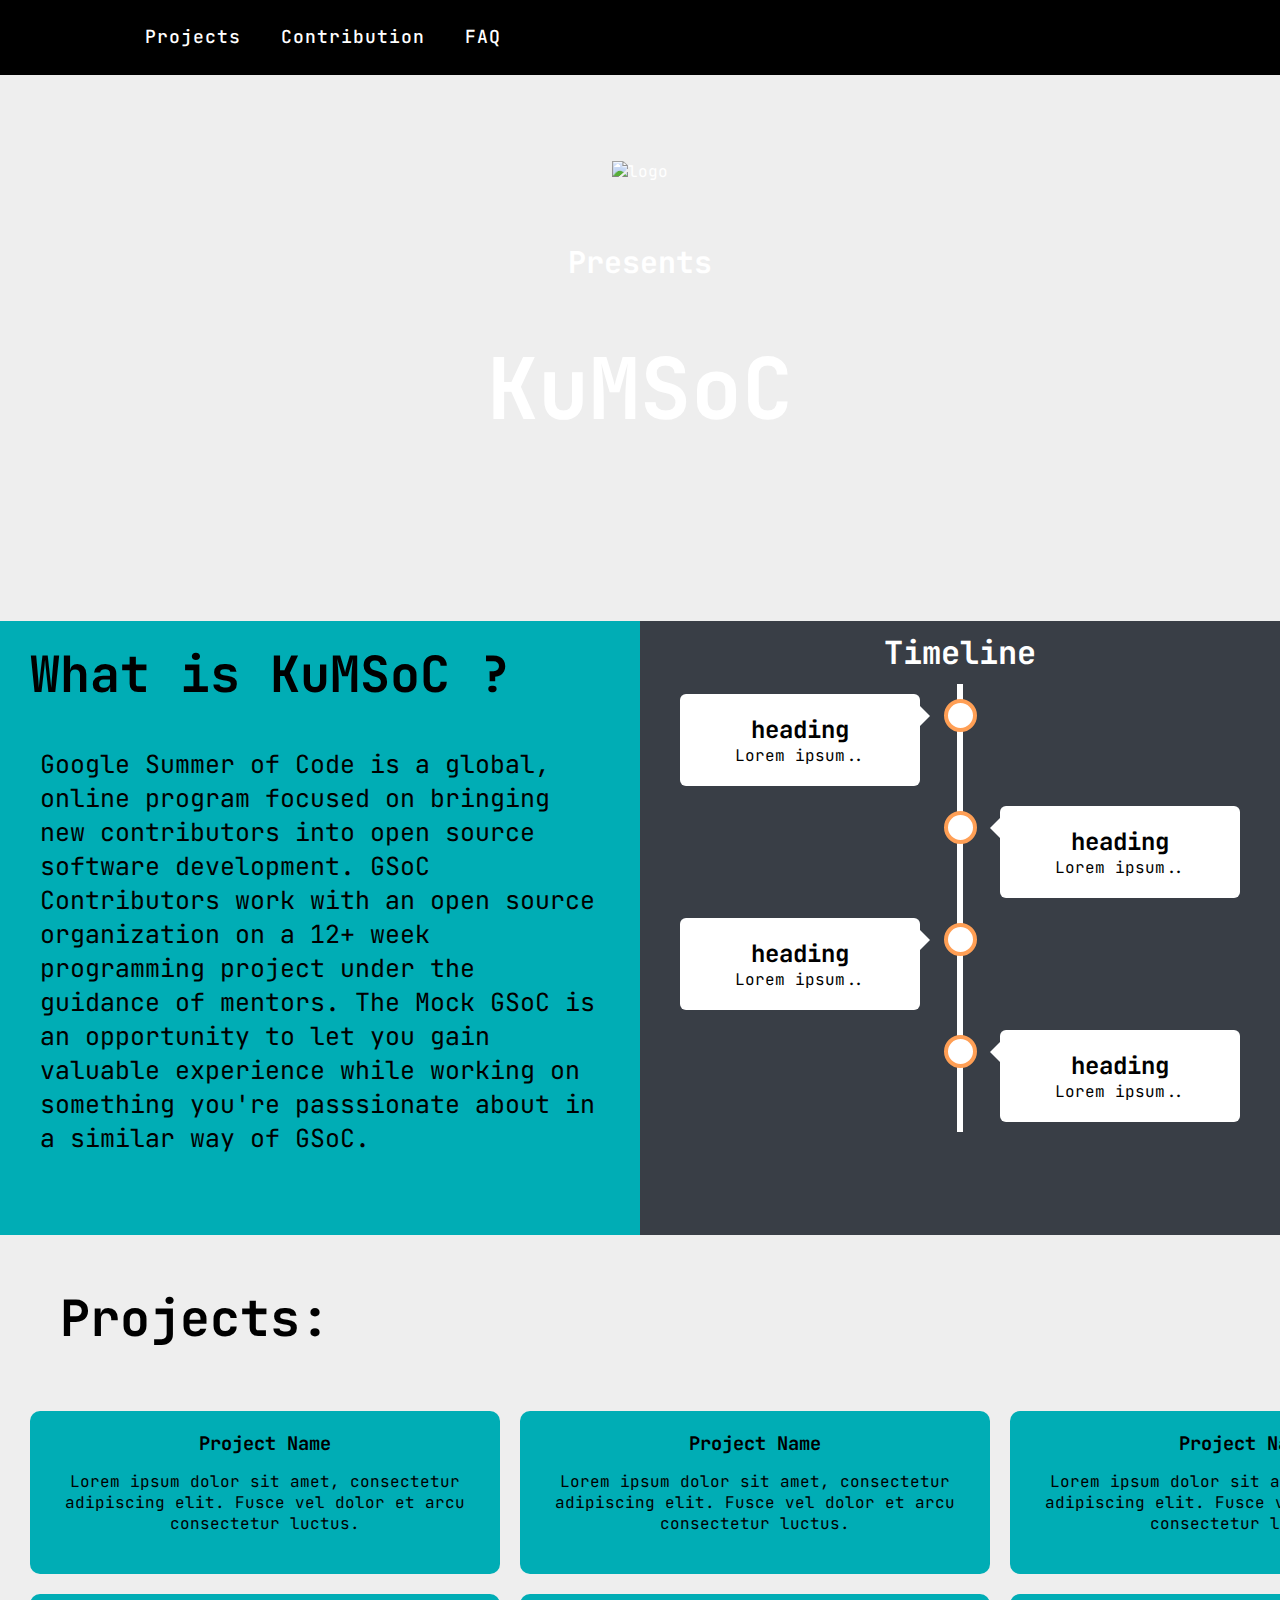
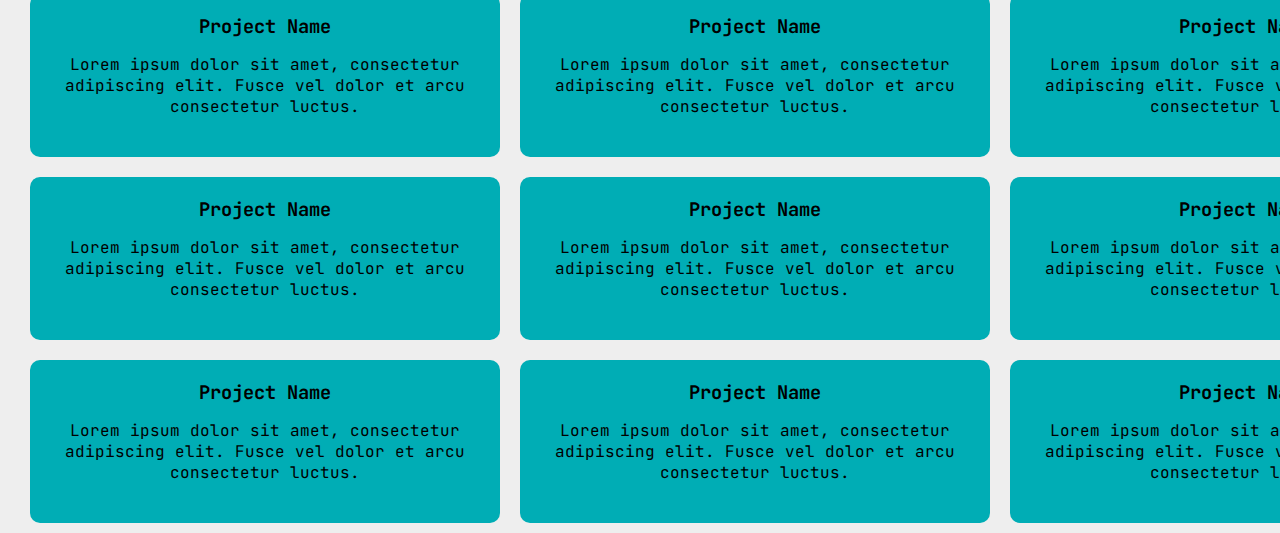
==== index.html @ 1b57fa13 "Update index.html" ====
<!DOCTYPE html>
<html>
<head>
	<meta charset="utf-8">
	<meta name="viewport" content="width=device-width, initial-scale=1">
	<meta name="description" content="portfolio">
  	<meta name="keywords" content="Mock GSoC, mock, open source">
  	<meta name="author" content="Abhinav Yadav, Ganesh Nathan">
	<link rel="stylesheet" type="text/css" href="css/style.css">
	<link rel="stylesheet" href="path/to/font-awesome/css/font-awesome.min.css">
	<title>KuMSoC | Kottayam Udergraduate Mock Summer of Code</title>
</head>
<body>
	<header>
		<div class="navbar flex">	
			<div class="logo">
				KuMSoC
			</div>
			<nav>				
					<ul class="list">
						<li><a href="#PROJECT">Projects</a></li>
						<li><a href="#CONTRIBUTION">Contribution</a></li>
						<li><a href="#FAQ">FAQ</a></li>
					</ul>			
			</nav>
		</div>
	</header>

	<div class="landing">
		<div class="container">
			<div class="betalab">
				<img src="./images/betalab-horizontal.png" alt="logo">
			</div>

			<div class="text">
				<h3>Presents</h3>
				<h1>KuMSoC</h1>
			</div>
		</div>		
	</div>
	
	<div class="flex">
		<div class="about">
			<h1>What is <span class="highlight">KuMSoC ?</span></h1>
			<p>Google Summer of Code is a global, online program focused on bringing new contributors into open source software development. GSoC Contributors work with an open source organization on a 12+ week programming project under the guidance of mentors. The Mock GSoC is an opportunity to let you gain valuable experience while working on something you're passsionate about in a similar way of GSoC. </p>
		</div>
		<div class="time">
			<h1>Timeline</h1>
			 <div class="timeline">
  				
  				<div class="contain left">
    				<div class="content">
      					<h2>heading</h2>
      					<p>Lorem ipsum..</p>
    				</div>
  				</div>

  				<div class="contain right">
    				<div class="content">
      					<h2>heading</h2>
      					<p>Lorem ipsum..</p>
    				</div>
  				</div>

  				<div class="contain left">
    				<div class="content">
      					<h2>heading</h2>
      					<p>Lorem ipsum..</p>
    				</div>
  				</div>

  				<div class="contain right">
    				<div class="content">
      					<h2>heading</h2>
      					<p>Lorem ipsum..</p>
    				</div>
  				</div>

			</div> 
		</div>	
	</div>

	<section class="projpage">
		<a id="PROJECT"></a><h1>Projects:</h1>
		<div class="grid projects container">
			
			<a href="">
			<div class="card">
				<h3>Project Name</h3>
				<p>Lorem ipsum dolor sit amet, consectetur adipiscing elit. Fusce vel dolor et arcu consectetur luctus.</p>
			</div>
			</a>	

			<a href="">
			<div class="card">
				<h3>Project Name</h3>
				<p>Lorem ipsum dolor sit amet, consectetur adipiscing elit. Fusce vel dolor et arcu consectetur luctus.</p>
			</div>
			</a>

			<a href="">
			<div class="card">
				<h3>Project Name</h3>
				<p>Lorem ipsum dolor sit amet, consectetur adipiscing elit. Fusce vel dolor et arcu consectetur luctus.</p>
			</div>
			</a>

			<a href="">
			<div class="card">
				<h3>Project Name</h3>
				<p>Lorem ipsum dolor sit amet, consectetur adipiscing elit. Fusce vel dolor et arcu consectetur luctus.</p>
			</div>
			</a>

			<a href="">
			<div class="card">
				<h3>Project Name</h3>
				<p>Lorem ipsum dolor sit amet, consectetur adipiscing elit. Fusce vel dolor et arcu consectetur luctus.</p>
			</div>
			</a>

			<a href="">
			<div class="card">
				<h3>Project Name</h3>
				<p>Lorem ipsum dolor sit amet, consectetur adipiscing elit. Fusce vel dolor et arcu consectetur luctus.</p>
			</div>
			</a>

			<a href="">
			<div class="card">
				<h3>Project Name</h3>
				<p>Lorem ipsum dolor sit amet, consectetur adipiscing elit. Fusce vel dolor et arcu consectetur luctus.</p>
			</div>
			</a>

			<a href="">
			<div class="card">
				<h3>Project Name</h3>
				<p>Lorem ipsum dolor sit amet, consectetur adipiscing elit. Fusce vel dolor et arcu consectetur luctus.</p>
			</div>
			</a>

			<a href="">
			<div class="card">
				<h3>Project Name</h3>
				<p>Lorem ipsum dolor sit amet, consectetur adipiscing elit. Fusce vel dolor et arcu consectetur luctus.</p>
			</div>
			</a>

			<a href="">
			<div class="card">
				<h3>Project Name</h3>
				<p>Lorem ipsum dolor sit amet, consectetur adipiscing elit. Fusce vel dolor et arcu consectetur luctus.</p>
			</div>
			</a>

			<a href="">
			<div class="card">
				<h3>Project Name</h3>
				<p>Lorem ipsum dolor sit amet, consectetur adipiscing elit. Fusce vel dolor et arcu consectetur luctus.</p>
			</div>
			</a>

			<a href="">
			<div class="card">
				<h3>Project Name</h3>
				<p>Lorem ipsum dolor sit amet, consectetur adipiscing elit. Fusce vel dolor et arcu consectetur luctus.</p>
			</div>
			</a>

		</div>		
	</section>



</body>
</html>
---- css/style.css ----
@import url('https://fonts.googleapis.com/css2?family=JetBrains+Mono:wght@200&family=Roboto+Condensed:wght@300&display=swap');

:root
{
	--pric: #00ADB5;
	--secc:#393E46;
	--backc: #EEE;
	--light: #fff;
	--dark: #000;
}

body
{
	background-color: var(--backc);
}


.flex
{
	display: flex;
}

*
{
	font-family: 'JetBrains Mono', monospace;
	box-sizing: border-box;
	padding: 0;
	margin: 0;
}


nav
{
	display: flex;
	height: 75px;
	width: 100%;
	background-color: var(--dark);
	justify-content: space-between;
	padding: 0 50px 0 100px;
	flex-wrap: wrap;
	position: fixed;
	overflow: hidden;
}

/*
justify-content: center;
	align-items: center;




.navbar
{
	height: 75px;
	background-color: var(--secc);
}
*/

nav .logo
{
	color: var(--light);
	font-size: 35px;
	font-weight: 600;
	padding: 10px 30px;
	margin-top: 5px;
}

nav .list
{
	margin: 25px 0;
	padding: 0 25px;
}



nav ul
{
	display: flex;
	list-style: none;
}

nav ul li 
{
	margin: 0 5px;
}

nav ul li a 
{
	color: var(--light);
	text-decoration: none;
	font-size: 18px;
	font-weight: 500;
	padding: 8px 15px;
	border-radius: 5px;
	letter-spacing: 1px;
}

nav ul li a.active,
nav ul li a:hover 
{	
	color: var(--secc);
	background: var(--light);
}



.landing 
{
	background-image: url("../images/1567666.png");
	background-size: cover;
	min-height: 600px;
	color: var(--light);
	text-align: center;
}

.landing .betalab
{
	padding-top: 140px;
	padding-bottom: 10px;
}

.landing .betalab img
{
	width: 500px;
}

.landing .text h3
{
	margin-top: 50px;
	font-size: 30px;
}
.landing .text h1
{
	margin-top: 50px;
	margin-bottom: 50px;
	font-size: 85px;
}


.about 
{
	width: 50%;
	background-color: var(--pric);
	padding-bottom: 60px;
}

.about h1
{
	font-size: 50px;
	padding: 20px 30px;
}

.about p
{
	font-size: 25px;
	padding: 20px 40px;	
}


/*css for time line */

/* I DONT KNOW IS CLASS KO HATATE HI POORA LAYOUT FK HO JATA TIMELINE KA */
.time
{}

.time 
{
  background-color: var(--secc);
  font-family: 'Roboto Condensed', sans-serif;
  text-align: center;
  width: 50%;
}

.time h1
{
	font-family: 'JetBrains Mono', monospace;
	color: var(--light);
	padding: 10px;
}

/* The actual timeline (the vertical ruler) */
.timeline {
  position: relative;
  width: 100%;
  margin: 0 auto;
}

/* The actual timeline (the vertical ruler) */
.timeline::after {
  content: '';
  position: absolute;
  width: 6px;
  background-color: white;
  top: 0;
  bottom: 0;
  left: 50%;
  margin-left: -3px;
}

/* Container around content */
.contain {
  padding: 10px 40px;
  position: relative;
  background-color: inherit;
  width: 50%;
}

/* The circles on the timeline */
.contain::after {
  content: '';
  position: absolute;
  width: 25px;
  height: 25px;
  right: -17px;
  background-color: white;
  border: 4px solid #FF9F55;
  top: 15px;
  border-radius: 50%;
  z-index: 1;
}

/* Place the container to the left */
.left {
  left: 0;
}

/* Place the container to the right */
.right {
  left: 50%;
}

/* Add arrows to the left container (pointing right) */
.left::before {
  content: " ";
  height: 0;
  position: absolute;
  top: 22px;
  width: 0;
  z-index: 1;
  right: 30px;
  border: medium solid white;
  border-width: 10px 0 10px 10px;
  border-color: transparent transparent transparent white;
}

/* Add arrows to the right container (pointing left) */
.right::before {
  content: " ";
  height: 0;
  position: absolute;
  top: 22px;
  width: 0;
  z-index: 1;
  left: 30px;
  border: medium solid white;
  border-width: 10px 10px 10px 0;
  border-color: transparent white transparent transparent;
}

/* Fix the circle for containers on the right side */
.right::after {
  left: -16px;
}

/* The actual content */
.content {
  padding: 20px 30px;
  background-color: white;
  position: relative;
  border-radius: 6px;
}


.container
{
	padding: 0 20px;
	margin: 0 auto;
}

.projpage h1
{
	padding: 50px 60px;
	font-size: 50px;
}

.projpage .grid
{
	display: grid;
	grid-template-columns: repeat(3, 1fr);
}

.projects
{
	text-align: center;
}

.card
{
	background-color: var(--pric);
	border-radius: 10px;
	padding: 20px;
	margin: 10px;
	width: 470px;
}

.card h3
{
	padding-bottom: 10px;
}

.card p
{
	padding-bottom: 20px;
	padding-top: 5px;
}

.projpage a
{
	text-decoration: none;
	color: var(--dark);
}











/* mobile properties */


@media(max-width: 1000px) 
{
	
	
/*
nav ul
{
	flex-direction: column;
}

nav ul li a 
{
	color: var(--light);
	text-decoration: none;
	font-size: 18px;
	font-weight: 500;
	padding: 8px 15px;
	border-radius: 5px;
	letter-spacing: 1px;
}

*/


-------------------------------------------------------------------------------------------------------------------------------
	nav
	{
		padding: 0;
		height: 100px;
	}

	nav .logo
	{
		padding: 0 auto;
		
	}
	
	nav ul li a
	{
		border: 1px solid darkgrey;
		border-radius: 10px;
	}

	ul .list
	{
		margin: 0;
		padding: 0;
	}
	.flex
	{
		flex-direction: column;
	}

	.landing .betalab
	{
		padding-top: 180px;
	}

	.about h1
	{
		font-size: 30px;
	}

	.about p
	{
		font-size: 15px;
	}

	.about
	{
		width: 100%;
	}

	.time
	{
		width: 100%;
	}

	.projpage .grid
	{
		grid-template-columns: repeat(1, 1fr);
	}	

	.card
	{
		width: 340px;
	}

	.container
	{
		margin: 0 10px;
		padding: 0 17px;
	}

	.landing .betalab img
	{	
		width: 300px;
	}


/* Place the timelime to the left */
  .timeline::after 
  {
    left: 31px;
  }

/* Full-width containers */
  .contain 
  {
    width: 100%;
    padding-left: 70px;
    padding-right: 25px;
  }

/* Make sure that all arrows are pointing leftwards */
  .contain::before 
  {
    left: 60px;
    border: medium solid white;
    border-width: 10px 10px 10px 0;
    border-color: transparent white transparent transparent;
  }

/* Make sure all circles are at the same spot */
  .left::after, .right::after 
  {
    left: 15px;
  }

/* Make all right containers behave like the left ones */
  .right 
  {
    left: 0%;
  }
 }
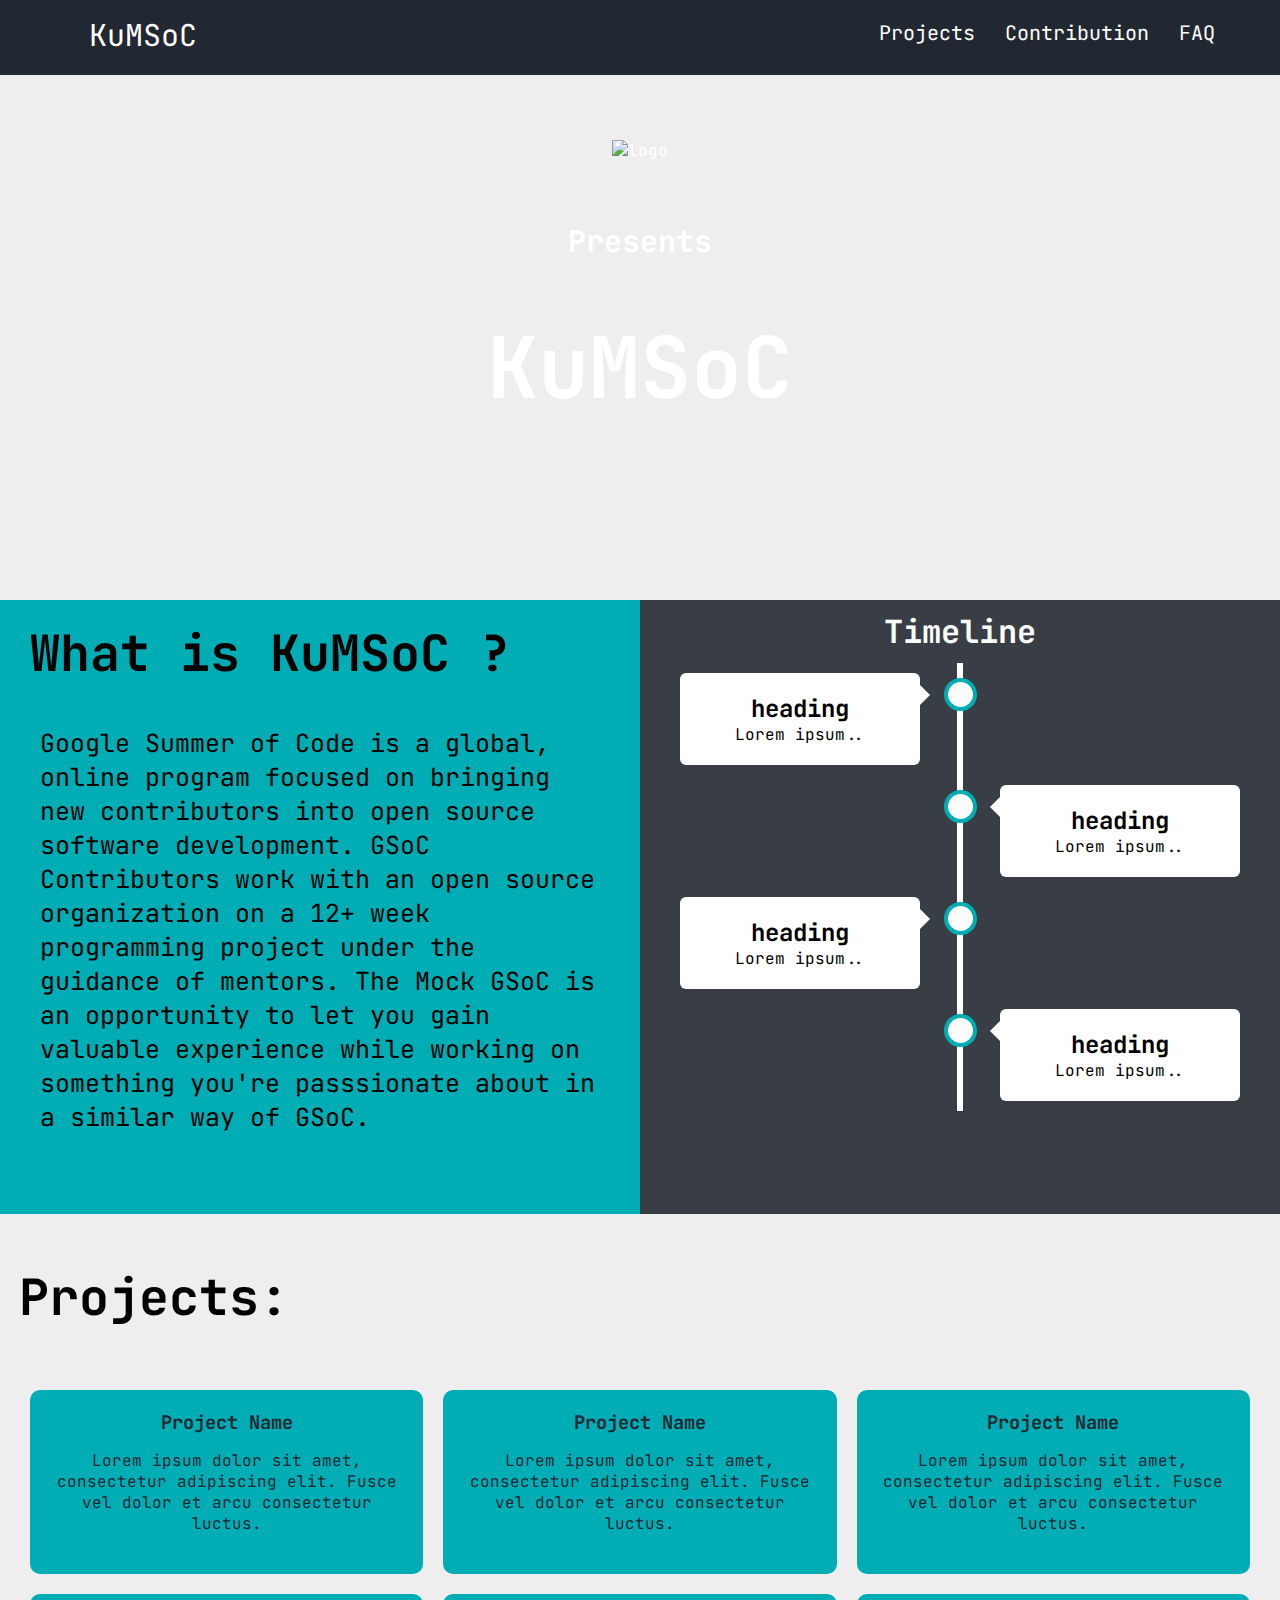
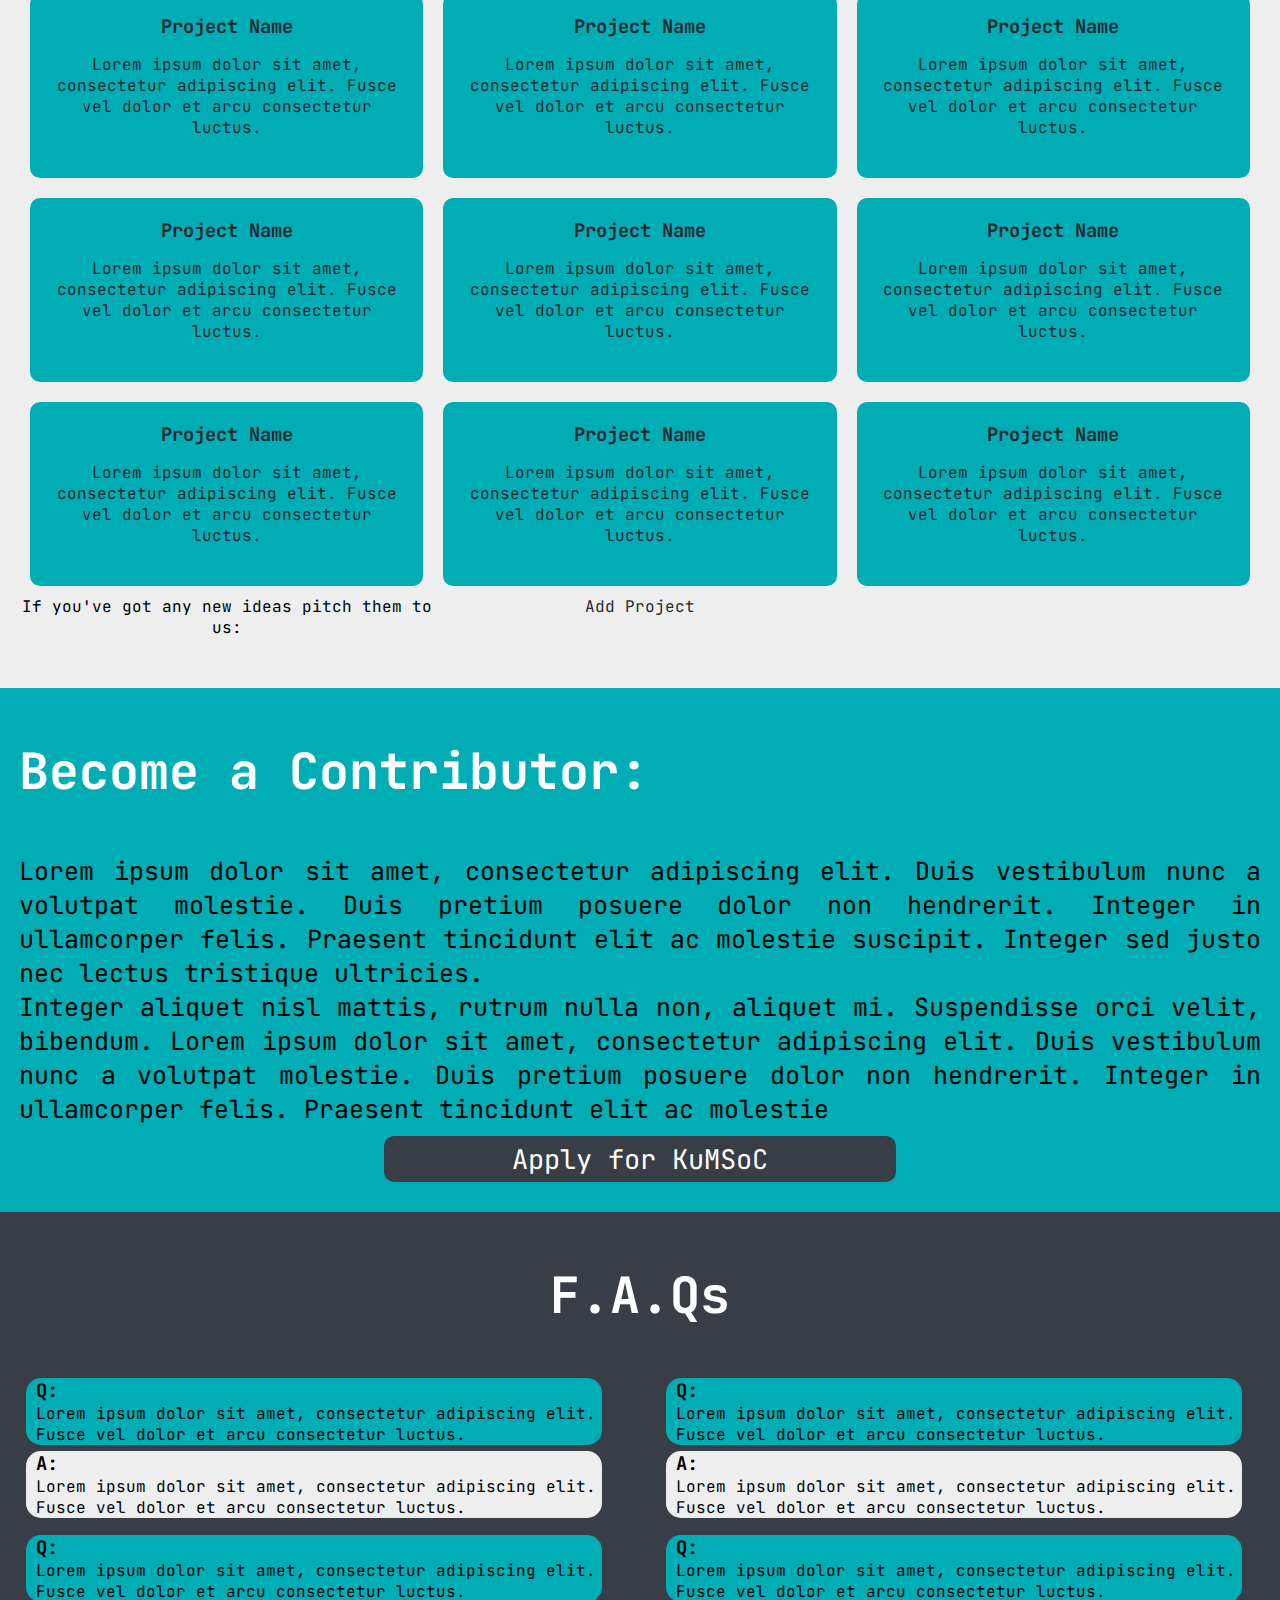
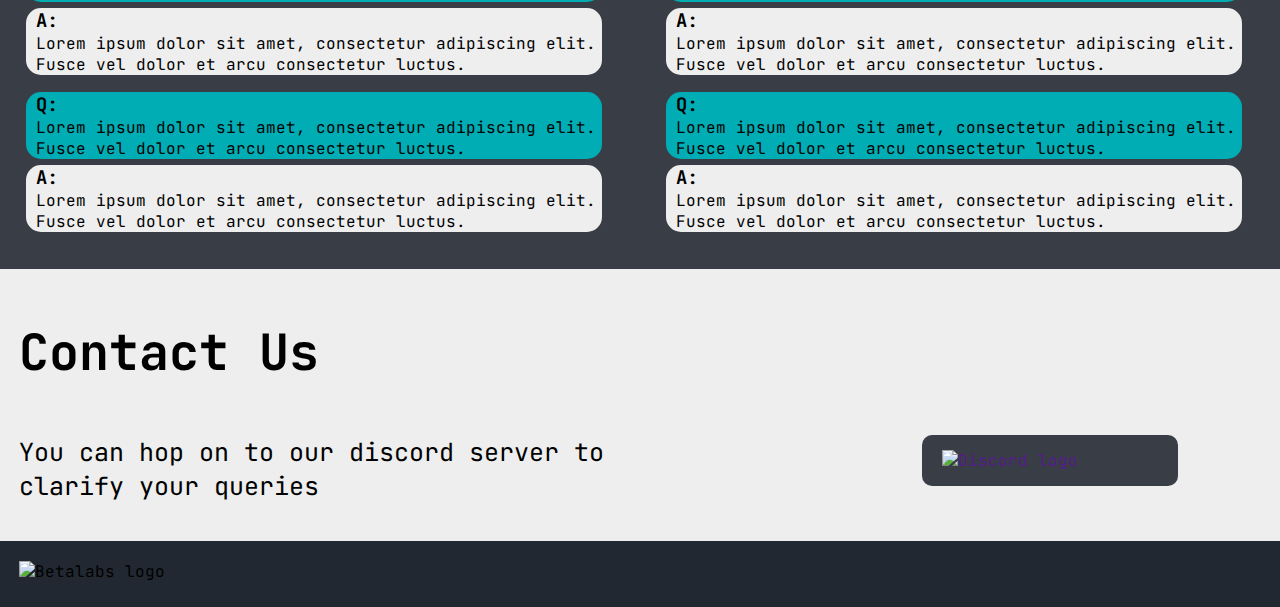
==== commit 7372ba43: "Update index.html" ====
--- a/index.html
+++ b/index.html
@@ -8,11 +8,12 @@
   	<meta name="author" content="Abhinav Yadav, Ganesh Nathan">
 	<link rel="stylesheet" type="text/css" href="css/style.css">
 	<link rel="stylesheet" href="path/to/font-awesome/css/font-awesome.min.css">
-	<title>KuMSoC | Kottayam Udergraduate Mock Summer of Code</title>
+	<script src="https://kit.fontawesome.com/ac46427708.js" crossorigin="anonymous"></script>
+	<title>KuMSoC | Kottayam Undergraduate Mock Summer of Code</title>
 </head>
 <body>
 	<header>
-		<div class="navbar flex">	
+		<div class="navbar flexmenu">	
 			<div class="logo">
 				KuMSoC
 			</div>
@@ -79,97 +80,214 @@
 			</div> 
 		</div>	
 	</div>
-
+	<a id="PROJECT"></a>
 	<section class="projpage">
-		<a id="PROJECT"></a><h1>Projects:</h1>
+		<h1>Projects:</h1>
 		<div class="grid projects container">
 			
+			<a href="project page/template.html">
+			<div class="card">
+				<h3>Project Name</h3>
+				<p>Lorem ipsum dolor sit amet, consectetur adipiscing elit. Fusce vel dolor et arcu consectetur luctus.</p>
+			</div>
+			</a>	
+
+			<a href="project page/template.html">
+			<div class="card">
+				<h3>Project Name</h3>
+				<p>Lorem ipsum dolor sit amet, consectetur adipiscing elit. Fusce vel dolor et arcu consectetur luctus.</p>
+			</div>
+			</a>
+
+			<a href="project page/template.html">
+			<div class="card">
+				<h3>Project Name</h3>
+				<p>Lorem ipsum dolor sit amet, consectetur adipiscing elit. Fusce vel dolor et arcu consectetur luctus.</p>
+			</div>
+			</a>
+
+			<a href="project page/template.html">
+			<div class="card">
+				<h3>Project Name</h3>
+				<p>Lorem ipsum dolor sit amet, consectetur adipiscing elit. Fusce vel dolor et arcu consectetur luctus.</p>
+			</div>
+			</a>
+
+			<a href="project page/template.html">
+			<div class="card">
+				<h3>Project Name</h3>
+				<p>Lorem ipsum dolor sit amet, consectetur adipiscing elit. Fusce vel dolor et arcu consectetur luctus.</p>
+			</div>
+			</a>
+
+			<a href="project page/template.html">
+			<div class="card">
+				<h3>Project Name</h3>
+				<p>Lorem ipsum dolor sit amet, consectetur adipiscing elit. Fusce vel dolor et arcu consectetur luctus.</p>
+			</div>
+			</a>
+
+			<a href="project page/template.html">
+			<div class="card">
+				<h3>Project Name</h3>
+				<p>Lorem ipsum dolor sit amet, consectetur adipiscing elit. Fusce vel dolor et arcu consectetur luctus.</p>
+			</div>
+			</a>
+
+			<a href="project page/template.html">
+			<div class="card">
+				<h3>Project Name</h3>
+				<p>Lorem ipsum dolor sit amet, consectetur adipiscing elit. Fusce vel dolor et arcu consectetur luctus.</p>
+			</div>
+			</a>
+
+			<a href="project page/template.html">
+			<div class="card">
+				<h3>Project Name</h3>
+				<p>Lorem ipsum dolor sit amet, consectetur adipiscing elit. Fusce vel dolor et arcu consectetur luctus.</p>
+			</div>
+			</a>
+
+			<a href="project page/template.html">
+			<div class="card">
+				<h3>Project Name</h3>
+				<p>Lorem ipsum dolor sit amet, consectetur adipiscing elit. Fusce vel dolor et arcu consectetur luctus.</p>
+			</div>
+			</a>
+
+			<a href="project page/template.html">
+			<div class="card">
+				<h3>Project Name</h3>
+				<p>Lorem ipsum dolor sit amet, consectetur adipiscing elit. Fusce vel dolor et arcu consectetur luctus.</p>
+			</div>
+			</a>
+
+			<a href="project page/template.html">
+			<div class="card">
+				<h3>Project Name</h3>
+				<p>Lorem ipsum dolor sit amet, consectetur adipiscing elit. Fusce vel dolor et arcu consectetur luctus.</p>
+			</div>
+			</a>
+			<p class="idea">If you've got any new ideas pitch them to us:</p>
 			<a href="">
-			<div class="card">
-				<h3>Project Name</h3>
-				<p>Lorem ipsum dolor sit amet, consectetur adipiscing elit. Fusce vel dolor et arcu consectetur luctus.</p>
-			</div>
-			</a>	
-
-			<a href="">
-			<div class="card">
-				<h3>Project Name</h3>
-				<p>Lorem ipsum dolor sit amet, consectetur adipiscing elit. Fusce vel dolor et arcu consectetur luctus.</p>
-			</div>
-			</a>
-
-			<a href="">
-			<div class="card">
-				<h3>Project Name</h3>
-				<p>Lorem ipsum dolor sit amet, consectetur adipiscing elit. Fusce vel dolor et arcu consectetur luctus.</p>
-			</div>
-			</a>
-
-			<a href="">
-			<div class="card">
-				<h3>Project Name</h3>
-				<p>Lorem ipsum dolor sit amet, consectetur adipiscing elit. Fusce vel dolor et arcu consectetur luctus.</p>
-			</div>
-			</a>
-
-			<a href="">
-			<div class="card">
-				<h3>Project Name</h3>
-				<p>Lorem ipsum dolor sit amet, consectetur adipiscing elit. Fusce vel dolor et arcu consectetur luctus.</p>
-			</div>
-			</a>
-
-			<a href="">
-			<div class="card">
-				<h3>Project Name</h3>
-				<p>Lorem ipsum dolor sit amet, consectetur adipiscing elit. Fusce vel dolor et arcu consectetur luctus.</p>
-			</div>
-			</a>
-
-			<a href="">
-			<div class="card">
-				<h3>Project Name</h3>
-				<p>Lorem ipsum dolor sit amet, consectetur adipiscing elit. Fusce vel dolor et arcu consectetur luctus.</p>
-			</div>
-			</a>
-
-			<a href="">
-			<div class="card">
-				<h3>Project Name</h3>
-				<p>Lorem ipsum dolor sit amet, consectetur adipiscing elit. Fusce vel dolor et arcu consectetur luctus.</p>
-			</div>
-			</a>
-
-			<a href="">
-			<div class="card">
-				<h3>Project Name</h3>
-				<p>Lorem ipsum dolor sit amet, consectetur adipiscing elit. Fusce vel dolor et arcu consectetur luctus.</p>
-			</div>
-			</a>
-
-			<a href="">
-			<div class="card">
-				<h3>Project Name</h3>
-				<p>Lorem ipsum dolor sit amet, consectetur adipiscing elit. Fusce vel dolor et arcu consectetur luctus.</p>
-			</div>
-			</a>
-
-			<a href="">
-			<div class="card">
-				<h3>Project Name</h3>
-				<p>Lorem ipsum dolor sit amet, consectetur adipiscing elit. Fusce vel dolor et arcu consectetur luctus.</p>
-			</div>
-			</a>
-
-			<a href="">
-			<div class="card">
-				<h3>Project Name</h3>
-				<p>Lorem ipsum dolor sit amet, consectetur adipiscing elit. Fusce vel dolor et arcu consectetur luctus.</p>
-			</div>
-			</a>
-
+			<div class="submitbtn">
+				Add Project
+			</div>
+			</a>
 		</div>		
 	</section>
+	<a id="CONTRIBUTION"></a>
+	<section class="contripage">
+		<h2>Become a Contributor:</h2>
+		<p>Lorem ipsum dolor sit amet, consectetur adipiscing elit. 
+			Duis vestibulum nunc a volutpat molestie. 
+			Duis pretium posuere dolor non hendrerit. 
+			Integer in ullamcorper felis. Praesent tincidunt elit ac molestie suscipit. 
+			Integer sed justo nec lectus tristique ultricies. <br>Integer aliquet nisl mattis, 
+			rutrum nulla non, aliquet mi. Suspendisse orci velit, bibendum.
+			Lorem ipsum dolor sit amet, consectetur adipiscing elit. Duis vestibulum nunc a volutpat molestie. 
+			Duis pretium posuere dolor non hendrerit. Integer in ullamcorper felis. 
+			Praesent tincidunt elit ac molestie
+		</p>
+		<a href="">
+			<div class="button">
+				Apply for KuMSoC
+			</div>
+		</a>
+	</section>
+
+	<a id="FAQ"></a>
+	<section class="faqpage">
+		<h2>F.A.Qs</h2>
+		<section class="faq-grid">
+		<div class="faq-card1">
+			<div class="faq-q-card">
+				<h3>Q:</h3>
+				<p>Lorem ipsum dolor sit amet, consectetur adipiscing elit. Fusce vel dolor et arcu consectetur luctus.</p>
+			</div>
+			<div class="faq-a-card">
+				<h3>A:</h3>
+				<p>Lorem ipsum dolor sit amet, consectetur adipiscing elit. Fusce vel dolor et arcu consectetur luctus.</p>
+			</div>
+		</div>
+		<div class="faq-card1">
+			<div class="faq-q-card">
+				<h3>Q:</h3>
+				<p>Lorem ipsum dolor sit amet, consectetur adipiscing elit. Fusce vel dolor et arcu consectetur luctus.</p>
+			</div>
+			<div class="faq-a-card">
+				<h3>A:</h3>
+				<p>Lorem ipsum dolor sit amet, consectetur adipiscing elit. Fusce vel dolor et arcu consectetur luctus.</p>
+			</div>
+		</div>
+		<div class="faq-card2">
+			<div class="faq-q-card">
+				<h3>Q:</h3>
+				<p>Lorem ipsum dolor sit amet, consectetur adipiscing elit. Fusce vel dolor et arcu consectetur luctus.</p>
+			</div>
+			<div class="faq-a-card">
+				<h3>A:</h3>
+				<p>Lorem ipsum dolor sit amet, consectetur adipiscing elit. Fusce vel dolor et arcu consectetur luctus.</p>
+			</div>
+		</div>
+		<div class="faq-card2">
+			<div class="faq-q-card">
+				<h3>Q:</h3>
+				<p>Lorem ipsum dolor sit amet, consectetur adipiscing elit. Fusce vel dolor et arcu consectetur luctus.</p>
+			</div>
+			<div class="faq-a-card">
+				<h3>A:</h3>
+				<p>Lorem ipsum dolor sit amet, consectetur adipiscing elit. Fusce vel dolor et arcu consectetur luctus.</p>
+			</div>
+		</div>
+		<div class="faq-card3">
+			<div class="faq-q-card">
+				<h3>Q:</h3>
+				<p>Lorem ipsum dolor sit amet, consectetur adipiscing elit. Fusce vel dolor et arcu consectetur luctus.</p>
+			</div>
+			<div class="faq-a-card">
+				<h3>A:</h3>
+				<p>Lorem ipsum dolor sit amet, consectetur adipiscing elit. Fusce vel dolor et arcu consectetur luctus.</p>
+			</div>
+		</div>
+		<div class="faq-card3">
+			<div class="faq-q-card">
+				<h3>Q:</h3>
+				<p>Lorem ipsum dolor sit amet, consectetur adipiscing elit. Fusce vel dolor et arcu consectetur luctus.</p>
+			</div>
+			<div class="faq-a-card">
+				<h3>A:</h3>
+				<p>Lorem ipsum dolor sit amet, consectetur adipiscing elit. Fusce vel dolor et arcu consectetur luctus.</p>
+			</div>
+		</div>
+	</section>
+	</section>
+
+	<section class="contactpage">
+		<h2>Contact Us</h2>
+		<p>You can hop on to our discord server to clarify your queries</p>
+		<a href=""><img src="images/discord-logo.png" alt="Discord logo" class="disclogo"></a>
+	</section>
+
+
+	<section class="end">
+		<img src="images/betalab-horizontal.png" alt="Betalabs logo" class="logo">
+		<section class="logos" >
+			<a href="" style="color: #eeeeee;  text-decoration: none;"> 
+				<i class="fas fa-envelope fa-2x center" style="padding-right: 30px;"></i>
+			</a>
+			<a href="" style="color: #eeeeee;  text-decoration: none;"> 
+				<i class="fab fa-github fa-2x center" style="padding-right: 30px;"></i>
+			</a>
+			<a href="" style="color: #eeeeee;  text-decoration: none;">
+			<i class="fab fa-discord fa-2x center" style="padding-right: 30px;"></i>
+			</a>
+			<a href="" style="color: #eeeeee; text-decoration: none;" style="margin-right: 1.5%;"> 
+				<i class="fab fa-youtube fa-2x center" ></i>
+			</a>
+		</section>
+	</section>
+
 
 
 
--- a/css/style.css
+++ b/css/style.css
@@ -1,4 +1,4 @@
-@import url('https://fonts.googleapis.com/css2?family=JetBrains+Mono:wght@200&family=Roboto+Condensed:wght@300&display=swap');
+@import url('https://fonts.googleapis.com/css2?family=JetBrains+Mono&family=Montserrat&display=swap');
 
 :root
 {
@@ -6,7 +6,7 @@
 	--secc:#393E46;
 	--backc: #EEE;
 	--light: #fff;
-	--dark: #000;
+	--dark: #222831;
 }
 
 body
@@ -20,88 +20,64 @@
 	display: flex;
 }
 
+.flexmenu
+{
+	display: flex;
+}
+
 *
 {
-	font-family: 'JetBrains Mono', monospace;
+	font-family: "JetBrains Mono", monospace;
 	box-sizing: border-box;
 	padding: 0;
 	margin: 0;
 }
 
-
-nav
+.navbar
+{
+	background-color: var(--dark);
+	color: var(--light);
+	width: 100%;
+	height: 75px;
+	justify-content: space-between;
+	position: fixed;
+	z-index: 2;
+}
+
+.navbar ul
+{
+	list-style: none;
+}
+
+.navbar a
+{
+	text-decoration: none;
+	color: var(--light);
+	padding: 10px;
+	margin: 0 5px;
+	height: 100%;
+}
+
+nav .list
 {
 	display: flex;
-	height: 75px;
-	width: 100%;
-	background-color: var(--dark);
-	justify-content: space-between;
-	padding: 0 50px 0 100px;
-	flex-wrap: wrap;
-	position: fixed;
-	overflow: hidden;
-}
-
-/*
-justify-content: center;
-	align-items: center;
-
-
-
-
-.navbar
-{
-	height: 75px;
-	background-color: var(--secc);
-}
-*/
-
-nav .logo
-{
-	color: var(--light);
-	font-size: 35px;
-	font-weight: 600;
-	padding: 10px 30px;
-	margin-top: 5px;
-}
-
-nav .list
-{
-	margin: 25px 0;
-	padding: 0 25px;
-}
-
-
-
-nav ul
-{
-	display: flex;
-	list-style: none;
-}
-
-nav ul li 
-{
-	margin: 0 5px;
-}
-
-nav ul li a 
-{
-	color: var(--light);
-	text-decoration: none;
-	font-size: 18px;
-	font-weight: 500;
-	padding: 8px 15px;
-	border-radius: 5px;
-	letter-spacing: 1px;
-}
-
-nav ul li a.active,
-nav ul li a:hover 
-{	
-	color: var(--secc);
-	background: var(--light);
-}
-
+	padding: 20px 50px;
+	font-size: 20px;
+}
+
+.navbar .logo
+{
+	font-size: 30px;
+	padding: 15px 70px;
+}
+
+nav a:hover,
+nav a:active
+{
+	background-color: var(--light);
+	color: var(--dark);
+	border-radius: 10px;
+}
 
 
 .landing 
@@ -159,21 +135,17 @@
 
 /*css for time line */
 
-/* I DONT KNOW IS CLASS KO HATATE HI POORA LAYOUT FK HO JATA TIMELINE KA */
-.time
-{}
-
 .time 
 {
   background-color: var(--secc);
-  font-family: 'Roboto Condensed', sans-serif;
+  font-family: "Roboto Condensed", sans-serif;
   text-align: center;
   width: 50%;
 }
 
 .time h1
 {
-	font-family: 'JetBrains Mono', monospace;
+	font-family: "JetBrains Mono", monospace;
 	color: var(--light);
 	padding: 10px;
 }
@@ -187,7 +159,7 @@
 
 /* The actual timeline (the vertical ruler) */
 .timeline::after {
-  content: '';
+  content: "";
   position: absolute;
   width: 6px;
   background-color: white;
@@ -213,7 +185,7 @@
   height: 25px;
   right: -17px;
   background-color: white;
-  border: 4px solid #FF9F55;
+  border: 4px solid var(--pric);
   top: 15px;
   border-radius: 50%;
   z-index: 1;
@@ -279,7 +251,7 @@
 
 .projpage h1
 {
-	padding: 50px 60px;
+	padding: 50px 1.5%;
 	font-size: 50px;
 }
 
@@ -300,7 +272,6 @@
 	border-radius: 10px;
 	padding: 20px;
 	margin: 10px;
-	width: 470px;
 }
 
 .card h3
@@ -320,13 +291,169 @@
 	color: var(--dark);
 }
 
-
-
-
-
-
-
-
+/* Contribution page */
+.contripage{
+	margin-top: 50px;
+	background-color: var(--pric);
+	text-align: center;
+	padding-bottom: 30px;
+}
+
+.contripage a
+{
+	text-decoration: none;
+}
+
+.contripage h2
+{
+	padding: 50px 1.5%;
+	font-size: 50px;
+	color: var(--light);
+	text-align: left;
+}
+
+.contripage p {
+	padding-left: 1.5%;
+	padding-right: 1.5%;
+	text-align: justify;
+	font-size: 25px
+}
+
+.contripage .button{
+	background-color: var(--secc);
+	text-align: center;
+	width: 40%;
+	min-width: 300px;
+	margin-top: 10px;
+	margin-left: 30%;
+	height: 100%;
+	padding: 5px 10px 5px 10px;
+	border-radius: 10px;
+	font-size: 27px;
+	color: var(--light);
+}
+
+.contripage a :hover{
+	background-color: var(--dark);
+}
+
+
+/* FAQ Page */
+.faqpage {
+	background-color: var(--secc);
+	height: fit-content;
+	padding-bottom: 20px;
+}
+
+.faqpage h2{
+	padding: 50px 1.5%;
+	font-size: 50px;
+	color: var(--light);
+	text-align: center;
+}
+
+.faq-grid{
+	background-color: var(--secc);
+	display: grid;
+	width: 100%;
+}
+.faq-card1{
+	float: left;
+	width: 90%;
+	background-color: var(--secc);
+	margin-left: 4%;
+	margin-right: 3%;
+	grid-row: 1;
+}
+
+.faq-card2{
+	float: left;
+	width: 90%;
+	background-color: var(--secc);
+	margin-left: 4%;
+	margin-right: 3%;
+	grid-row: 2;
+}
+.faq-card3{
+	float: left;
+	width: 90%;
+	background-color: var(--secc);
+	margin-left: 4%;
+	margin-right: 3%;
+	grid-row: 3;
+}
+.faq-q-card{
+	background-color: var(--pric);
+	border-radius: 15px;
+	margin-bottom: 1%;
+	padding-left: 10px;
+}
+
+.faq-a-card{
+	background-color: var(--backc);
+	border-radius: 15px;
+	margin-bottom: 3%;
+	padding-left: 10px;
+}
+
+
+/* Contact us Page */
+.contactpage h2
+{
+	padding: 50px 1.5%;
+	font-size: 50px;
+	text-align: left;
+}
+
+.contactpage p {
+	margin-top: 0;
+	padding-left: 1.5%;
+	padding-right: 1.5%;
+	text-align: left;
+	float: left;
+	font-size: 25px;
+	width: 50%;
+}
+
+.disclogo{
+	float: right;
+	background-color: var(--secc);
+	padding: 15px 20px 15px 20px;
+	border-radius: 10px;
+	width: 20%;
+	margin-right: 8%;
+	box-shadow: 0 0 0 0 var(--dark);
+}
+
+.contactpage a :hover{
+	background-color: var(--dark);
+}
+
+/* Footer part */
+.logo{
+	max-width: fit-content;
+   max-height: 80px;
+	width: auto;
+   padding-top: 20px;
+   margin-bottom: 20px;
+   margin-left: 1.5%;
+   padding-bottom: 5px;
+   float: left;
+}
+
+.end{
+   background-color: var(--dark);
+   float: left;
+   margin-top: 3%;
+   width: 100%;
+}
+
+.logos{
+   float: right;
+   padding-top: 30px;
+   padding-right: 1.5%;
+   padding-bottom: 5px;
+}
 
 
 
@@ -334,53 +461,16 @@
 
 
 @media(max-width: 1000px) 
-{
+{	
 	
+	.navbar .logo
+	{
+		padding-top: 13px;
+		padding-left: 80px;
+		margin: 0px;
+	}
 	
-/*
-nav ul
-{
-	flex-direction: column;
-}
-
-nav ul li a 
-{
-	color: var(--light);
-	text-decoration: none;
-	font-size: 18px;
-	font-weight: 500;
-	padding: 8px 15px;
-	border-radius: 5px;
-	letter-spacing: 1px;
-}
-
-*/
-
-
--------------------------------------------------------------------------------------------------------------------------------
-	nav
-	{
-		padding: 0;
-		height: 100px;
-	}
-
-	nav .logo
-	{
-		padding: 0 auto;
-		
-	}
-	
-	nav ul li a
-	{
-		border: 1px solid darkgrey;
-		border-radius: 10px;
-	}
-
-	ul .list
-	{
-		margin: 0;
-		padding: 0;
-	}
+
 	.flex
 	{
 		flex-direction: column;
@@ -418,7 +508,8 @@
 
 	.card
 	{
-		width: 340px;
+		width: 100%;
+		margin-left: 0;
 	}
 
 	.container
@@ -467,4 +558,199 @@
   {
     left: 0%;
   }
+
+  /* contribution page */
+  .contripage h2
+  {
+	  font-size: 35px;
+	  padding: 20px;
+  }
+  .contripage p {
+	padding-left: 20px;
+	padding-right: 20px;
+	text-align: justify;
+	font-size: 15px
+}
+
+.contripage .button
+{
+	justify-content: center;
+	font-size: 20px;
+}
+
+/* FAQ Page */
+  .faq-grid{
+	  display: block;
+  }
+  .faq-card1{
+	width: 100%;
+	padding-right: 10px;
+	padding-left: 10px;
+	margin-left: 0%;
+	margin-right: 0%;
+  }
+  .faq-card2{
+	width: 100%;
+	padding-right: 10px;
+	padding-left: 10px;
+	margin-left: 0%;
+	margin-right: 0%;
+  }
+  .faq-card3{
+	width: 100%;
+	padding-right: 10px;
+	padding-left: 10px;
+	margin-left: 0%;
+	margin-right: 0%;
+  }
+  .faq-q-card{
+	  margin-bottom: 10px;
+	  width: 100%;
+  }
+  .faq-a-card{
+	  margin-bottom: 20px;
+	  width: 100%;
+  }
+  .contactpage h2{
+	  padding-top: 30px;
+  }
+  .end{
+	  text-align: center;
+  }
+  .logo{
+	display: block;
+	width: 50%;
+	height: auto;
+	max-height: none;
+  	margin-left: 25%;
+  	margin-right: auto;
+}
+.logos{
+	padding-top: 0;
+	width: 70%;
+	margin-right: 14%;
  }
+}
+
+@media(max-width: 700px){
+	.logo{
+		display: block;
+		width: 60%;
+		height: auto;
+		max-height: none;
+		  margin-left: 20%;
+		  margin-right: auto;
+	
+}
+.logos{
+	padding-top: 0;
+	font-size: 15px;
+	margin-left: 10%;
+	margin-right: 10%;
+	float: none;
+	width: 80%;
+ }
+
+@media(max-width: 500px) 
+{	
+	.navbar
+	{
+		flex-direction: column;
+		height: 150px;
+	}
+	
+	.navbar .logo
+	{
+		padding-top: 10px;
+		margin-top: 10px;
+		margin-bottom: 0%;
+		padding-left: 35%;
+		text-align: center;
+
+	}
+
+	.navbar .list
+	{
+		padding-left: 50px;
+		padding-top: 0%;
+	}
+
+	.navbar a
+	{
+		font-size: 15px;
+		padding: 0 7px;
+	}
+
+	.navbar li
+	{
+		background-color: var(--secc);
+	}
+
+
+	.contactpage h2
+{
+	padding: 50px 1.5%;
+	font-size: 35px;
+	text-align: center;
+}
+	.contactpage p {
+		margin-top: 0;
+		padding-left: 1.5%;
+		padding-right: 1.5%;
+		text-align: center;
+		float: left;
+		font-size: 20px;
+		width: 100%;
+	}
+
+	.contripage .button
+{
+	justify-content: center;
+	margin-left: 39px;
+	font-size: 20px;
+}
+
+	.faqpage h2
+	{
+		padding: 15px 0;
+	}
+	
+	.disclogo{
+		float: right;
+		background-color: var(--secc);
+		padding: 5px 10px 5px 10px;
+		border-radius: 10px;
+		width: 70%;
+		margin-right: 15%;
+		margin-top: 5%;
+		box-shadow: 0 0 0 0 var(--dark);
+	}
+
+	.logo{
+		display: block;
+	width: 70%;
+  	margin-left: 15%;
+	  height: auto;
+  	margin-right: auto;
+	}
+	.logos{
+		float: none;
+		margin-left: 16%;
+		padding: 0 0 0 0;
+		font-size: 15px;
+		width: 70%;
+
+	 }
+}}
+
+@media(max-width: 360px) {
+	.logos{
+		float: none;
+		margin-left: 10%;
+		margin-right: 10%;
+		padding: 0 0 0 0;
+		font-size: 15px;
+		width: 80%;
+
+	 }
+}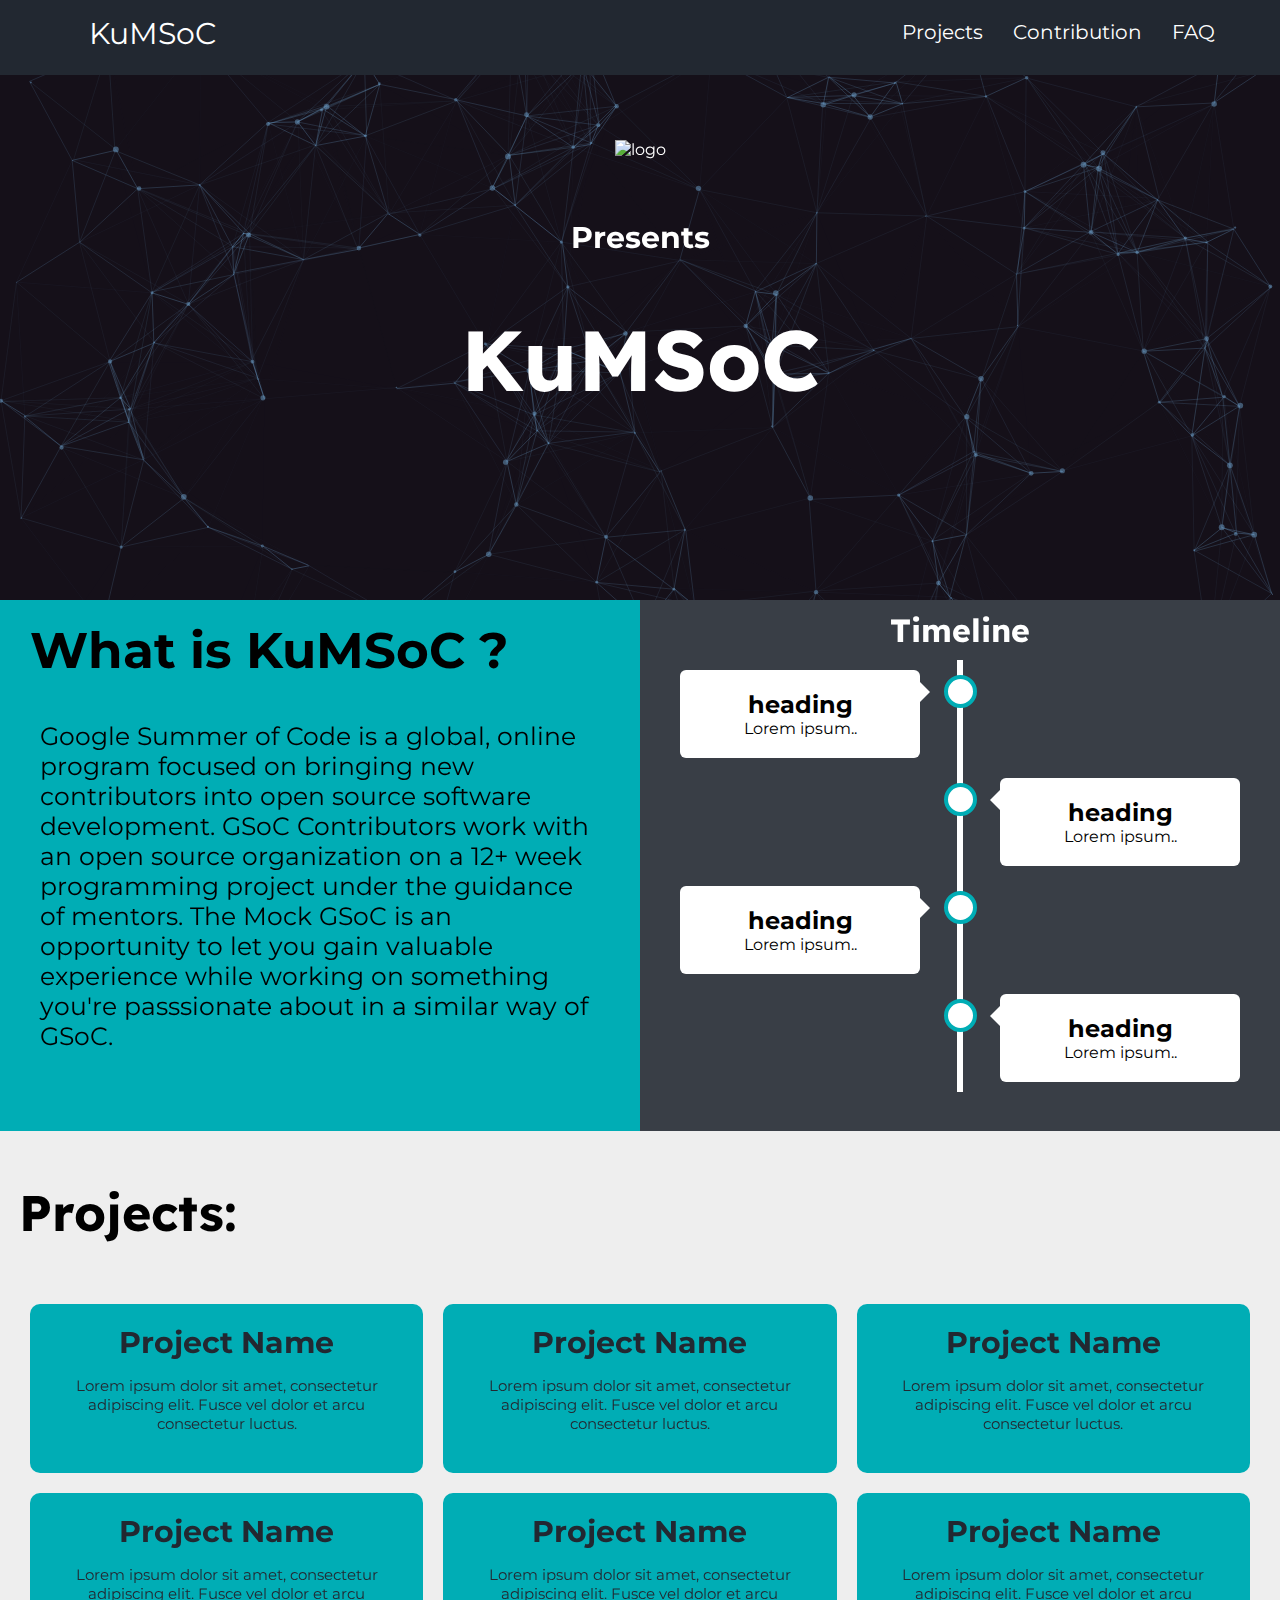
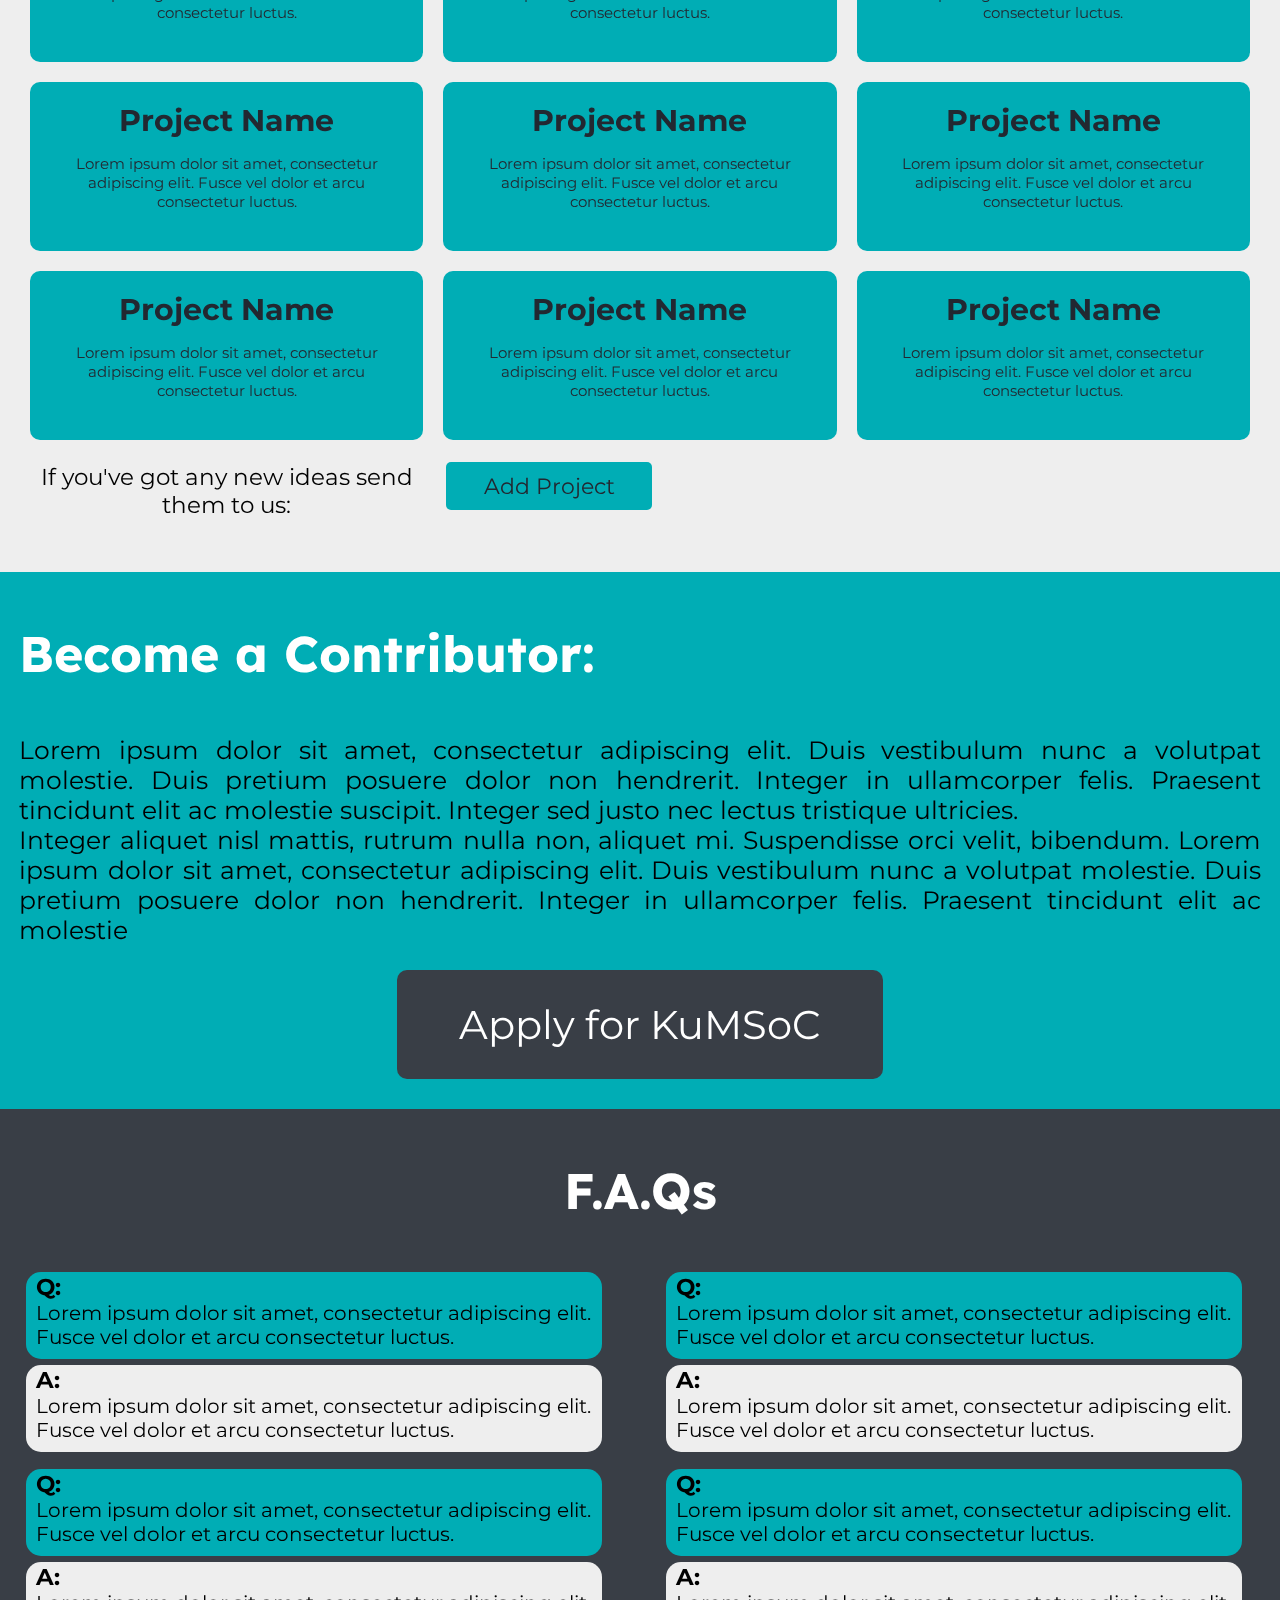
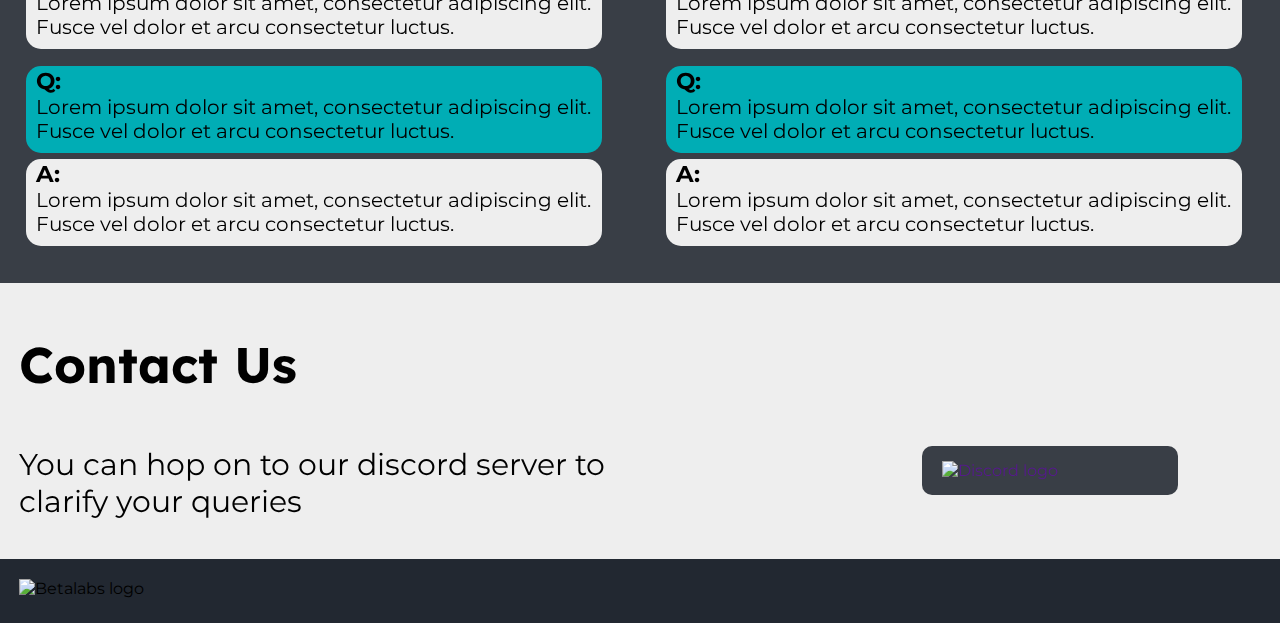
==== commit acb79898: "Merge pull request #7 from thennal10/Thennal" ====
--- a/index.html
+++ b/index.html
@@ -1,5 +1,5 @@
 <!DOCTYPE html>
-<html>
+<html lang="en">
 <head>
 	<meta charset="utf-8">
 	<meta name="viewport" content="width=device-width, initial-scale=1">
@@ -28,6 +28,7 @@
 	</header>
 
 	<div class="landing">
+		<div id="particles-js"></div>
 		<div class="container">
 			<div class="betalab">
 				<img src="./images/betalab-horizontal.png" alt="logo">
@@ -168,7 +169,7 @@
 				<p>Lorem ipsum dolor sit amet, consectetur adipiscing elit. Fusce vel dolor et arcu consectetur luctus.</p>
 			</div>
 			</a>
-			<p class="idea">If you've got any new ideas pitch them to us:</p>
+			<p class="idea">If you've got any new ideas send them to us:</p>
 			<a href="">
 			<div class="submitbtn">
 				Add Project
@@ -287,9 +288,7 @@
 			</a>
 		</section>
 	</section>
-
-
-
-
+	<script src="scripts/particles.min.js"></script>
+	<script src="scripts/main.js"></script>
 </body>
 </html>
--- a/css/style.css
+++ b/css/style.css
@@ -1,4 +1,4 @@
-@import url('https://fonts.googleapis.com/css2?family=JetBrains+Mono&family=Montserrat&display=swap');
+@import url('https://fonts.googleapis.com/css2?family=Lexend+Deca&family=Montserrat:wght@500&display=swap');
 
 :root
 {
@@ -27,7 +27,7 @@
 
 *
 {
-	font-family: "JetBrains Mono", monospace;
+	font-family: 'Montserrat', sans-serif;
 	box-sizing: border-box;
 	padding: 0;
 	margin: 0;
@@ -79,11 +79,16 @@
 	border-radius: 10px;
 }
 
+#particles-js {
+	background-color: #151019;
+	position: absolute;
+	height: 100%;
+	width: 100%;
+	z-index: -1;
+}
 
 .landing 
 {
-	background-image: url("../images/1567666.png");
-	background-size: cover;
 	min-height: 600px;
 	color: var(--light);
 	text-align: center;
@@ -107,6 +112,7 @@
 }
 .landing .text h1
 {
+	font-family: 'Lexend Deca', sans-serif;
 	margin-top: 50px;
 	margin-bottom: 50px;
 	font-size: 85px;
@@ -138,14 +144,14 @@
 .time 
 {
   background-color: var(--secc);
-  font-family: "Roboto Condensed", sans-serif;
+  font-family: 'Montserrat', sans-serif;
   text-align: center;
   width: 50%;
 }
 
 .time h1
 {
-	font-family: "JetBrains Mono", monospace;
+	font-family: 'Lexend Deca', sans-serif;
 	color: var(--light);
 	padding: 10px;
 }
@@ -251,6 +257,7 @@
 
 .projpage h1
 {
+	font-family: 'Lexend Deca', sans-serif;
 	padding: 50px 1.5%;
 	font-size: 50px;
 }
@@ -274,15 +281,22 @@
 	margin: 10px;
 }
 
+.card:hover
+{
+	background-color: #00a1a8;
+}
+
 .card h3
 {
 	padding-bottom: 10px;
+	font-size: 30px;
 }
 
 .card p
 {
 	padding-bottom: 20px;
 	padding-top: 5px;
+	font-size: 15px;
 }
 
 .projpage a
@@ -290,6 +304,28 @@
 	text-decoration: none;
 	color: var(--dark);
 }
+
+.idea
+{
+	font-size: 23px;
+	margin-top: 3.2%;
+}
+
+.projpage .submitbtn
+{
+	width: 50%;
+	background-color: var(--pric);
+	border-radius: 5px;
+	padding: 2.5%;
+	margin: 3%;	
+	font-size: 22px;
+}
+
+.projpage .submitbtn:hover
+{
+	background-color: #00a1a8;
+}
+
 
 /* Contribution page */
 .contripage{
@@ -306,6 +342,7 @@
 
 .contripage h2
 {
+	font-family: 'Lexend Deca', sans-serif;
 	padding: 50px 1.5%;
 	font-size: 50px;
 	color: var(--light);
@@ -319,17 +356,17 @@
 	font-size: 25px
 }
 
-.contripage .button{
+.button {
 	background-color: var(--secc);
 	text-align: center;
-	width: 40%;
+	width: 38%;
 	min-width: 300px;
-	margin-top: 10px;
-	margin-left: 30%;
-	height: 100%;
-	padding: 5px 10px 5px 10px;
+	margin-top: 25px;
+	margin-left: 31%;
+	height: 99%;
+	padding: 30px 10px 30px 10px;
 	border-radius: 10px;
-	font-size: 27px;
+	font-size: 40px;
 	color: var(--light);
 }
 
@@ -346,6 +383,7 @@
 }
 
 .faqpage h2{
+	font-family: 'Lexend Deca', sans-serif;
 	padding: 50px 1.5%;
 	font-size: 50px;
 	color: var(--light);
@@ -387,6 +425,7 @@
 	border-radius: 15px;
 	margin-bottom: 1%;
 	padding-left: 10px;
+	font-size: 20px;
 }
 
 .faq-a-card{
@@ -394,12 +433,23 @@
 	border-radius: 15px;
 	margin-bottom: 3%;
 	padding-left: 10px;
+	font-size: 20px;
+}
+
+.faq-q-card p {
+	padding-bottom: 10px;
+}
+
+
+.faq-a-card p {
+	padding-bottom: 10px;
 }
 
 
 /* Contact us Page */
 .contactpage h2
 {
+	font-family: 'Lexend Deca', sans-serif;
 	padding: 50px 1.5%;
 	font-size: 50px;
 	text-align: left;
@@ -410,8 +460,8 @@
 	padding-left: 1.5%;
 	padding-right: 1.5%;
 	text-align: left;
+	font-size: 30px;
 	float: left;
-	font-size: 25px;
 	width: 50%;
 }
 
@@ -483,6 +533,7 @@
 
 	.about h1
 	{
+		font-family: 'Lexend Deca', sans-serif;
 		font-size: 30px;
 	}
 
@@ -516,6 +567,14 @@
 	{
 		margin: 0 10px;
 		padding: 0 17px;
+	}
+
+	.projpage .submitbtn
+	{
+		width: 100%;
+		margin: 0;
+		margin-top: 40px;
+		border-radius: 10px;
 	}
 
 	.landing .betalab img
@@ -562,6 +621,7 @@
   /* contribution page */
   .contripage h2
   {
+	font-family: 'Lexend Deca', sans-serif;
 	  font-size: 35px;
 	  padding: 20px;
   }
@@ -574,8 +634,9 @@
 
 .contripage .button
 {
+	margin-top: 20px;
 	justify-content: center;
-	font-size: 20px;
+	font-size: 25px;
 }
 
 /* FAQ Page */
@@ -604,14 +665,15 @@
 	margin-right: 0%;
   }
   .faq-q-card{
-	  margin-bottom: 10px;
+	  margin-bottom: 15px;
 	  width: 100%;
   }
   .faq-a-card{
-	  margin-bottom: 20px;
+	  margin-bottom: 30px;
 	  width: 100%;
   }
   .contactpage h2{
+	font-family: 'Lexend Deca', sans-serif;
 	  padding-top: 30px;
   }
   .end{
@@ -645,50 +707,86 @@
 .logos{
 	padding-top: 0;
 	font-size: 15px;
+
 	margin-left: 10%;
 	margin-right: 10%;
 	float: none;
 	width: 80%;
  }
+}
+@media(max-width: 650px) 
+{	
+	.navbar
+	{
+		flex-direction: column;
+		height: 120px;
+		justify-content: space-evenly;
+	}
+	
+	.navbar .logo
+	{
+		padding-top: 10px;
+		margin-top: 10px;		
+		padding-left: 39%;
+		padding-right: 100%;
+	}
+
+	.navbar .list
+	{
+		padding-left: auto;
+		padding-left: 26%;
+		padding-right: 100%;
+		padding-top: 0%;
+	}
+
+	.navbar a
+	{
+		font-size: 18px;
+		padding: 0 7px;
+	}
+
+	.navbar li
+	{
+		background-color: var(--secc);
+	}
+
+	.landing .text h3
+{
+	font-size: 20px;
+}
+.landing .text h1
+{
+	font-size: 75px;
+}
+
+.landing .betalab img
+{
+	width: 350px;
+}
+
+}
+
 
 @media(max-width: 500px) 
 {	
-	.navbar
-	{
-		flex-direction: column;
-		height: 150px;
-	}
-	
 	.navbar .logo
 	{
 		padding-top: 10px;
-		margin-top: 10px;
-		margin-bottom: 0%;
-		padding-left: 35%;
-		text-align: center;
-
+		margin-top: 10px;		
+		padding-left: 34.9%;
+		padding-right: 100%;
 	}
 
 	.navbar .list
 	{
-		padding-left: 50px;
+		padding-left: auto;
+		padding-left: 14%;
+		padding-right: 100%;
 		padding-top: 0%;
 	}
-
-	.navbar a
-	{
-		font-size: 15px;
-		padding: 0 7px;
-	}
-
-	.navbar li
-	{
-		background-color: var(--secc);
-	}
-
-
 	.contactpage h2
 {
+	font-family: 'Lexend Deca', sans-serif;
 	padding: 50px 1.5%;
 	font-size: 35px;
 	text-align: center;
@@ -712,6 +810,7 @@
 
 	.faqpage h2
 	{
+		font-family: 'Lexend Deca', sans-serif;
 		padding: 15px 0;
 	}
 	
@@ -741,7 +840,56 @@
 		width: 70%;
 
 	 }
-}}
+}
+
+
+@media(max-width: 378px) {
+
+
+	.navbar
+	{
+		justify-content: space-evenly;
+	}
+	
+
+	.navbar .list
+	{
+		padding-left: auto;
+		margin-left: -35px;	
+	}
+	
+
+	.landing .text h3
+{
+	font-size: 20px;
+}
+.landing .text h1
+{
+	font-size: 75px;
+}
+
+.landing .betalab img
+{
+	width: 300px;
+}
+
+	.navbar .logo
+	{
+		padding-top: 10px;
+		margin-top: 10px;
+		margin-bottom: 0%;
+		padding-left: 33%;
+		text-align: center;
+
+	}
+
+	.navbar .list
+	{
+		padding-left: 18.6%;
+		padding-top: 0%;
+	}
+
+}
 
 @media(max-width: 360px) {
 	.logos{
@@ -751,6 +899,5 @@
 		padding: 0 0 0 0;
 		font-size: 15px;
 		width: 80%;
-
 	 }
-}+}
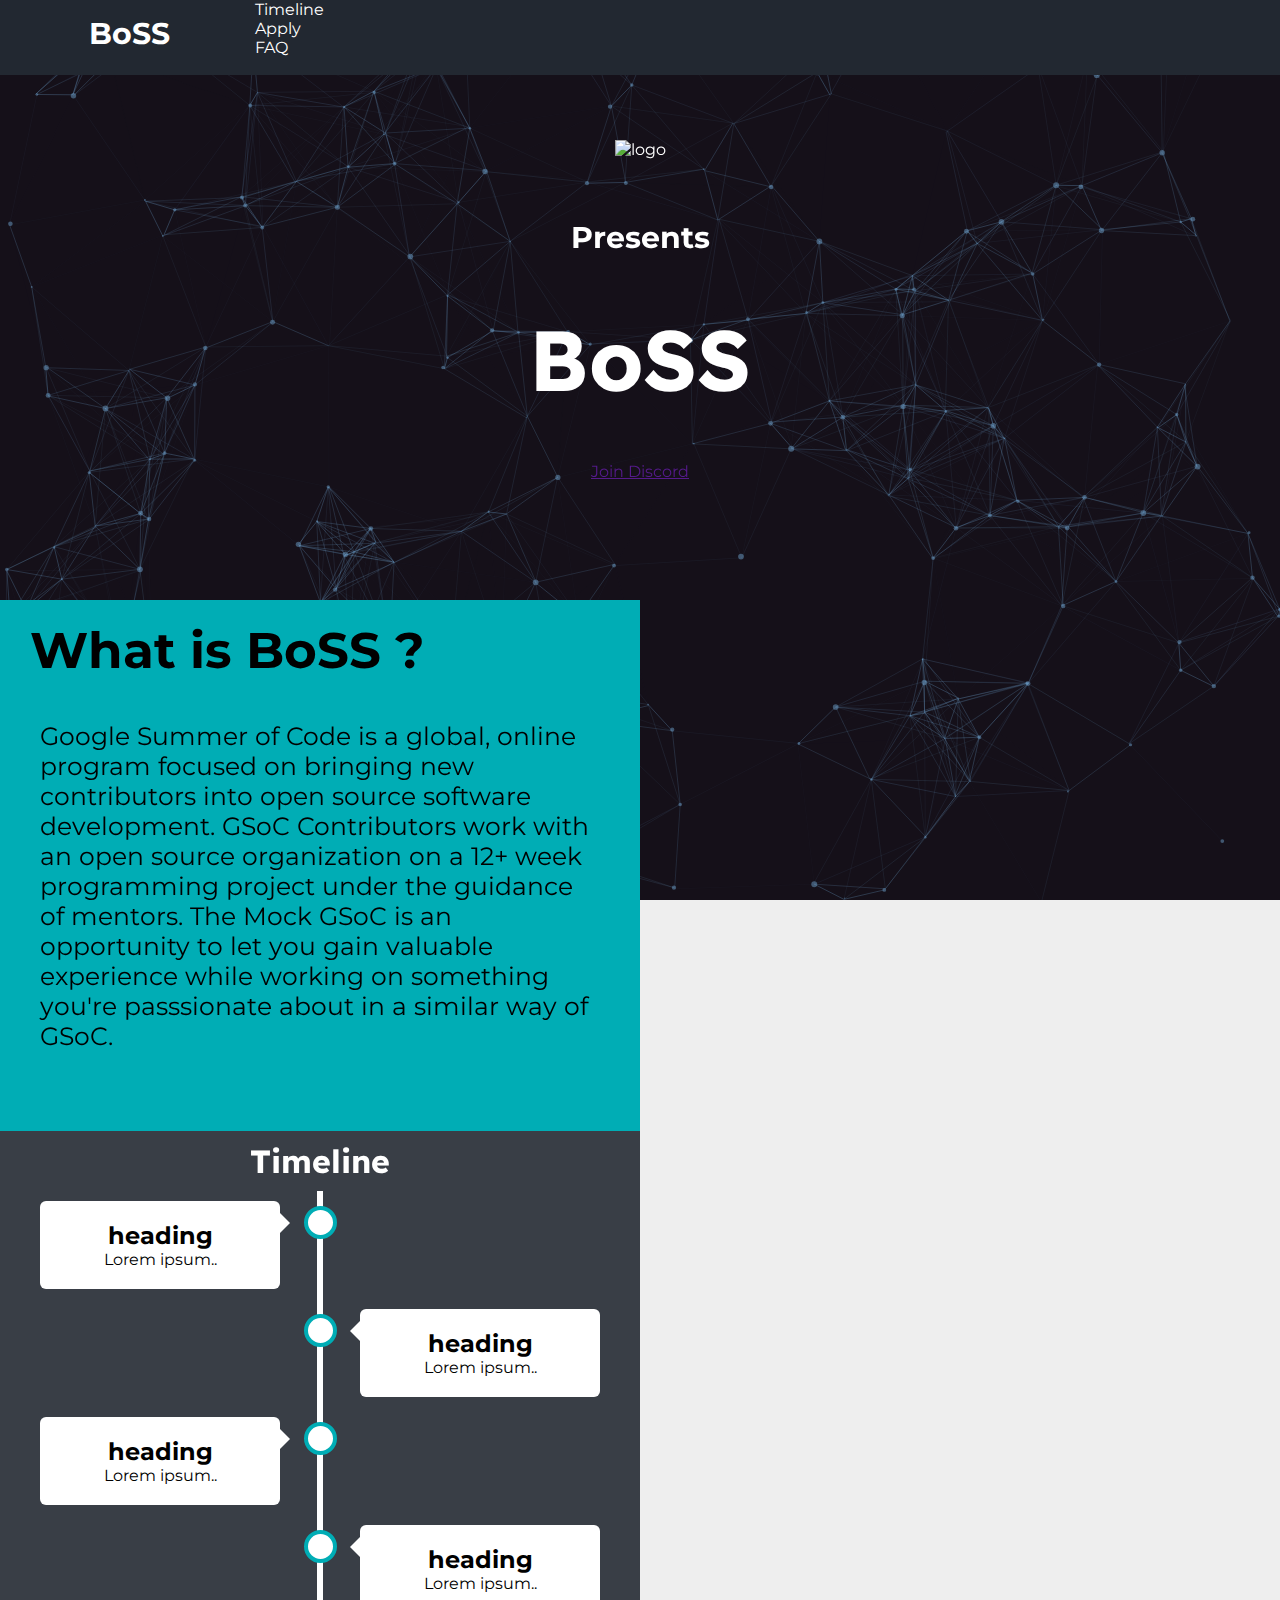
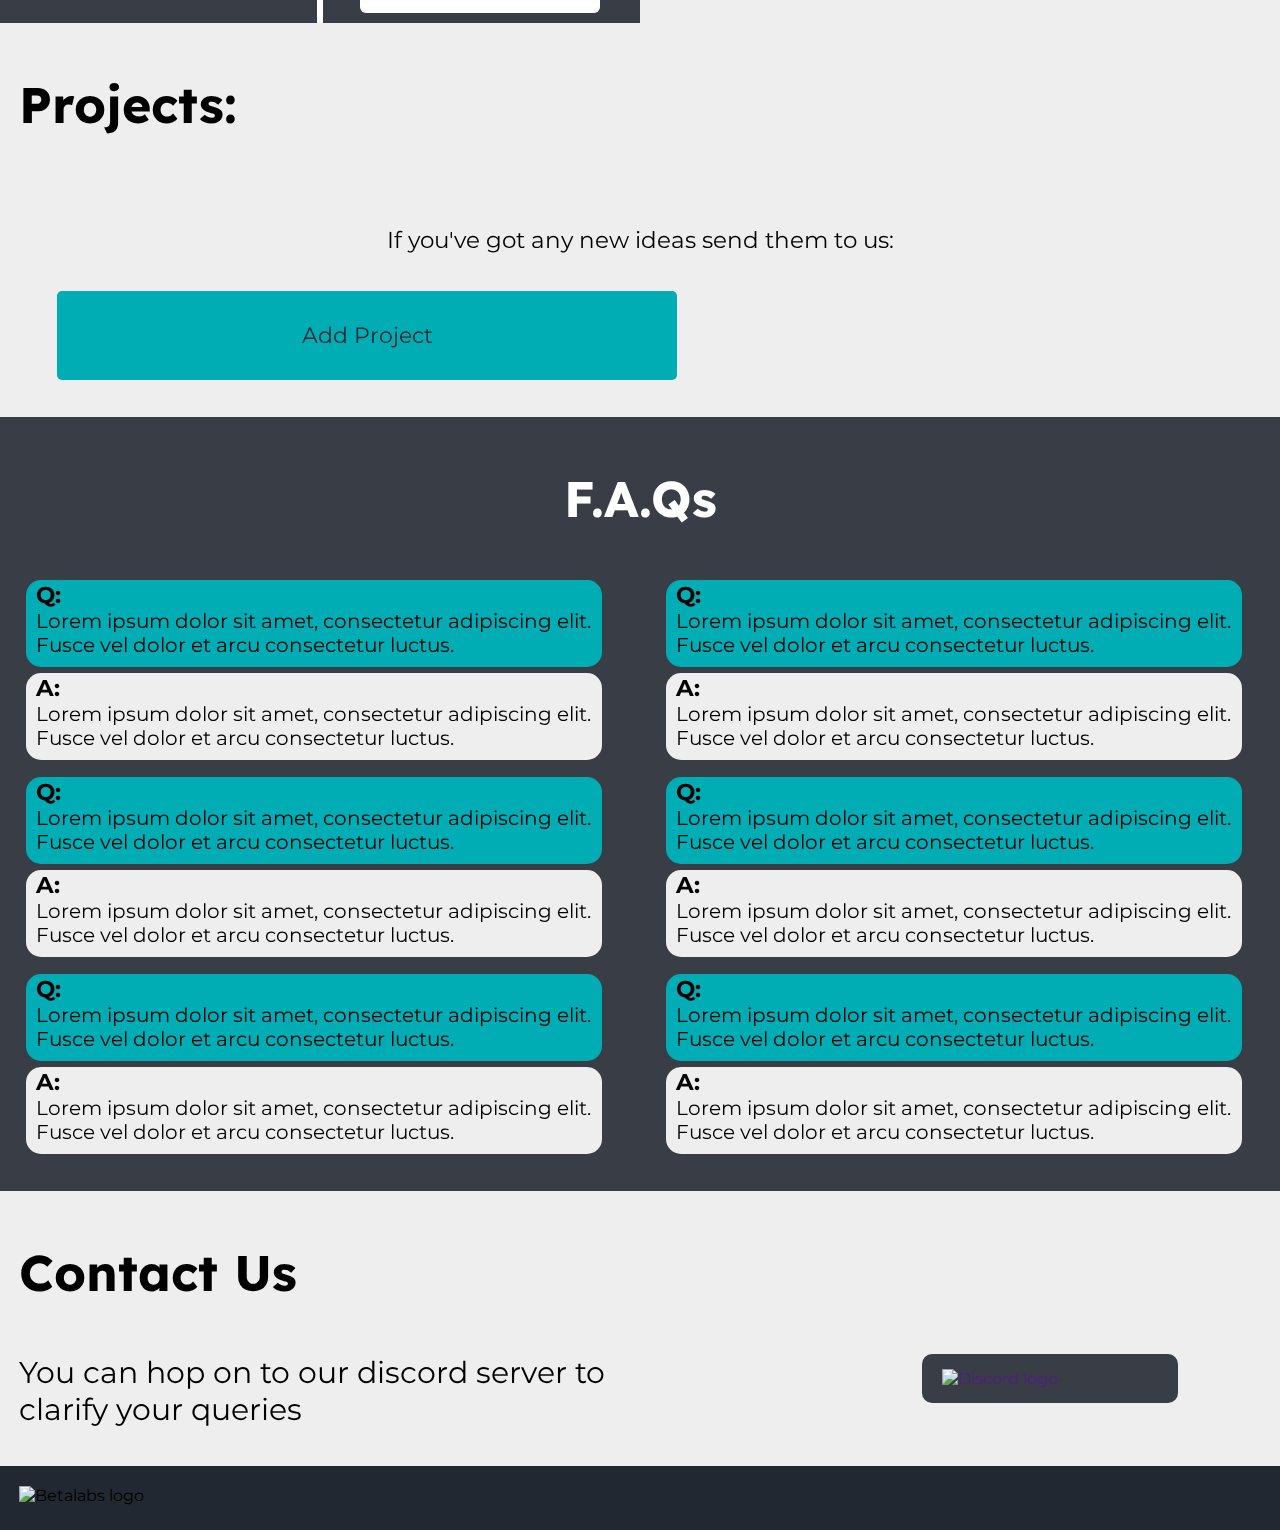
==== commit 6237c9b4: "Update index.html" ====
--- a/index.html
+++ b/index.html
@@ -1,294 +1,200 @@
-<!DOCTYPE html>
-<html lang="en">
-<head>
-	<meta charset="utf-8">
-	<meta name="viewport" content="width=device-width, initial-scale=1">
-	<meta name="description" content="portfolio">
-  	<meta name="keywords" content="Mock GSoC, mock, open source">
-  	<meta name="author" content="Abhinav Yadav, Ganesh Nathan">
-	<link rel="stylesheet" type="text/css" href="css/style.css">
-	<link rel="stylesheet" href="path/to/font-awesome/css/font-awesome.min.css">
-	<script src="https://kit.fontawesome.com/ac46427708.js" crossorigin="anonymous"></script>
-	<title>KuMSoC | Kottayam Undergraduate Mock Summer of Code</title>
-</head>
-<body>
-	<header>
-		<div class="navbar flexmenu">	
-			<div class="logo">
-				KuMSoC
-			</div>
-			<nav>				
-					<ul class="list">
-						<li><a href="#PROJECT">Projects</a></li>
-						<li><a href="#CONTRIBUTION">Contribution</a></li>
-						<li><a href="#FAQ">FAQ</a></li>
-					</ul>			
-			</nav>
-		</div>
-	</header>
-
-	<div class="landing">
-		<div id="particles-js"></div>
-		<div class="container">
-			<div class="betalab">
-				<img src="./images/betalab-horizontal.png" alt="logo">
-			</div>
-
-			<div class="text">
-				<h3>Presents</h3>
-				<h1>KuMSoC</h1>
-			</div>
-		</div>		
-	</div>
-	
-	<div class="flex">
-		<div class="about">
-			<h1>What is <span class="highlight">KuMSoC ?</span></h1>
-			<p>Google Summer of Code is a global, online program focused on bringing new contributors into open source software development. GSoC Contributors work with an open source organization on a 12+ week programming project under the guidance of mentors. The Mock GSoC is an opportunity to let you gain valuable experience while working on something you're passsionate about in a similar way of GSoC. </p>
-		</div>
-		<div class="time">
-			<h1>Timeline</h1>
-			 <div class="timeline">
-  				
-  				<div class="contain left">
-    				<div class="content">
-      					<h2>heading</h2>
-      					<p>Lorem ipsum..</p>
-    				</div>
-  				</div>
-
-  				<div class="contain right">
-    				<div class="content">
-      					<h2>heading</h2>
-      					<p>Lorem ipsum..</p>
-    				</div>
-  				</div>
-
-  				<div class="contain left">
-    				<div class="content">
-      					<h2>heading</h2>
-      					<p>Lorem ipsum..</p>
-    				</div>
-  				</div>
-
-  				<div class="contain right">
-    				<div class="content">
-      					<h2>heading</h2>
-      					<p>Lorem ipsum..</p>
-    				</div>
-  				</div>
-
-			</div> 
-		</div>	
-	</div>
-	<a id="PROJECT"></a>
-	<section class="projpage">
-		<h1>Projects:</h1>
-		<div class="grid projects container">
-			
-			<a href="project page/template.html">
-			<div class="card">
-				<h3>Project Name</h3>
-				<p>Lorem ipsum dolor sit amet, consectetur adipiscing elit. Fusce vel dolor et arcu consectetur luctus.</p>
-			</div>
-			</a>	
-
-			<a href="project page/template.html">
-			<div class="card">
-				<h3>Project Name</h3>
-				<p>Lorem ipsum dolor sit amet, consectetur adipiscing elit. Fusce vel dolor et arcu consectetur luctus.</p>
-			</div>
-			</a>
-
-			<a href="project page/template.html">
-			<div class="card">
-				<h3>Project Name</h3>
-				<p>Lorem ipsum dolor sit amet, consectetur adipiscing elit. Fusce vel dolor et arcu consectetur luctus.</p>
-			</div>
-			</a>
-
-			<a href="project page/template.html">
-			<div class="card">
-				<h3>Project Name</h3>
-				<p>Lorem ipsum dolor sit amet, consectetur adipiscing elit. Fusce vel dolor et arcu consectetur luctus.</p>
-			</div>
-			</a>
-
-			<a href="project page/template.html">
-			<div class="card">
-				<h3>Project Name</h3>
-				<p>Lorem ipsum dolor sit amet, consectetur adipiscing elit. Fusce vel dolor et arcu consectetur luctus.</p>
-			</div>
-			</a>
-
-			<a href="project page/template.html">
-			<div class="card">
-				<h3>Project Name</h3>
-				<p>Lorem ipsum dolor sit amet, consectetur adipiscing elit. Fusce vel dolor et arcu consectetur luctus.</p>
-			</div>
-			</a>
-
-			<a href="project page/template.html">
-			<div class="card">
-				<h3>Project Name</h3>
-				<p>Lorem ipsum dolor sit amet, consectetur adipiscing elit. Fusce vel dolor et arcu consectetur luctus.</p>
-			</div>
-			</a>
-
-			<a href="project page/template.html">
-			<div class="card">
-				<h3>Project Name</h3>
-				<p>Lorem ipsum dolor sit amet, consectetur adipiscing elit. Fusce vel dolor et arcu consectetur luctus.</p>
-			</div>
-			</a>
-
-			<a href="project page/template.html">
-			<div class="card">
-				<h3>Project Name</h3>
-				<p>Lorem ipsum dolor sit amet, consectetur adipiscing elit. Fusce vel dolor et arcu consectetur luctus.</p>
-			</div>
-			</a>
-
-			<a href="project page/template.html">
-			<div class="card">
-				<h3>Project Name</h3>
-				<p>Lorem ipsum dolor sit amet, consectetur adipiscing elit. Fusce vel dolor et arcu consectetur luctus.</p>
-			</div>
-			</a>
-
-			<a href="project page/template.html">
-			<div class="card">
-				<h3>Project Name</h3>
-				<p>Lorem ipsum dolor sit amet, consectetur adipiscing elit. Fusce vel dolor et arcu consectetur luctus.</p>
-			</div>
-			</a>
-
-			<a href="project page/template.html">
-			<div class="card">
-				<h3>Project Name</h3>
-				<p>Lorem ipsum dolor sit amet, consectetur adipiscing elit. Fusce vel dolor et arcu consectetur luctus.</p>
-			</div>
-			</a>
-			<p class="idea">If you've got any new ideas send them to us:</p>
-			<a href="">
-			<div class="submitbtn">
-				Add Project
-			</div>
-			</a>
-		</div>		
-	</section>
-	<a id="CONTRIBUTION"></a>
-	<section class="contripage">
-		<h2>Become a Contributor:</h2>
-		<p>Lorem ipsum dolor sit amet, consectetur adipiscing elit. 
-			Duis vestibulum nunc a volutpat molestie. 
-			Duis pretium posuere dolor non hendrerit. 
-			Integer in ullamcorper felis. Praesent tincidunt elit ac molestie suscipit. 
-			Integer sed justo nec lectus tristique ultricies. <br>Integer aliquet nisl mattis, 
-			rutrum nulla non, aliquet mi. Suspendisse orci velit, bibendum.
-			Lorem ipsum dolor sit amet, consectetur adipiscing elit. Duis vestibulum nunc a volutpat molestie. 
-			Duis pretium posuere dolor non hendrerit. Integer in ullamcorper felis. 
-			Praesent tincidunt elit ac molestie
-		</p>
-		<a href="">
-			<div class="button">
-				Apply for KuMSoC
-			</div>
-		</a>
-	</section>
-
-	<a id="FAQ"></a>
-	<section class="faqpage">
-		<h2>F.A.Qs</h2>
-		<section class="faq-grid">
-		<div class="faq-card1">
-			<div class="faq-q-card">
-				<h3>Q:</h3>
-				<p>Lorem ipsum dolor sit amet, consectetur adipiscing elit. Fusce vel dolor et arcu consectetur luctus.</p>
-			</div>
-			<div class="faq-a-card">
-				<h3>A:</h3>
-				<p>Lorem ipsum dolor sit amet, consectetur adipiscing elit. Fusce vel dolor et arcu consectetur luctus.</p>
-			</div>
-		</div>
-		<div class="faq-card1">
-			<div class="faq-q-card">
-				<h3>Q:</h3>
-				<p>Lorem ipsum dolor sit amet, consectetur adipiscing elit. Fusce vel dolor et arcu consectetur luctus.</p>
-			</div>
-			<div class="faq-a-card">
-				<h3>A:</h3>
-				<p>Lorem ipsum dolor sit amet, consectetur adipiscing elit. Fusce vel dolor et arcu consectetur luctus.</p>
-			</div>
-		</div>
-		<div class="faq-card2">
-			<div class="faq-q-card">
-				<h3>Q:</h3>
-				<p>Lorem ipsum dolor sit amet, consectetur adipiscing elit. Fusce vel dolor et arcu consectetur luctus.</p>
-			</div>
-			<div class="faq-a-card">
-				<h3>A:</h3>
-				<p>Lorem ipsum dolor sit amet, consectetur adipiscing elit. Fusce vel dolor et arcu consectetur luctus.</p>
-			</div>
-		</div>
-		<div class="faq-card2">
-			<div class="faq-q-card">
-				<h3>Q:</h3>
-				<p>Lorem ipsum dolor sit amet, consectetur adipiscing elit. Fusce vel dolor et arcu consectetur luctus.</p>
-			</div>
-			<div class="faq-a-card">
-				<h3>A:</h3>
-				<p>Lorem ipsum dolor sit amet, consectetur adipiscing elit. Fusce vel dolor et arcu consectetur luctus.</p>
-			</div>
-		</div>
-		<div class="faq-card3">
-			<div class="faq-q-card">
-				<h3>Q:</h3>
-				<p>Lorem ipsum dolor sit amet, consectetur adipiscing elit. Fusce vel dolor et arcu consectetur luctus.</p>
-			</div>
-			<div class="faq-a-card">
-				<h3>A:</h3>
-				<p>Lorem ipsum dolor sit amet, consectetur adipiscing elit. Fusce vel dolor et arcu consectetur luctus.</p>
-			</div>
-		</div>
-		<div class="faq-card3">
-			<div class="faq-q-card">
-				<h3>Q:</h3>
-				<p>Lorem ipsum dolor sit amet, consectetur adipiscing elit. Fusce vel dolor et arcu consectetur luctus.</p>
-			</div>
-			<div class="faq-a-card">
-				<h3>A:</h3>
-				<p>Lorem ipsum dolor sit amet, consectetur adipiscing elit. Fusce vel dolor et arcu consectetur luctus.</p>
-			</div>
-		</div>
-	</section>
-	</section>
-
-	<section class="contactpage">
-		<h2>Contact Us</h2>
-		<p>You can hop on to our discord server to clarify your queries</p>
-		<a href=""><img src="images/discord-logo.png" alt="Discord logo" class="disclogo"></a>
-	</section>
-
-
-	<section class="end">
-		<img src="images/betalab-horizontal.png" alt="Betalabs logo" class="logo">
-		<section class="logos" >
-			<a href="" style="color: #eeeeee;  text-decoration: none;"> 
-				<i class="fas fa-envelope fa-2x center" style="padding-right: 30px;"></i>
-			</a>
-			<a href="" style="color: #eeeeee;  text-decoration: none;"> 
-				<i class="fab fa-github fa-2x center" style="padding-right: 30px;"></i>
-			</a>
-			<a href="" style="color: #eeeeee;  text-decoration: none;">
-			<i class="fab fa-discord fa-2x center" style="padding-right: 30px;"></i>
-			</a>
-			<a href="" style="color: #eeeeee; text-decoration: none;" style="margin-right: 1.5%;"> 
-				<i class="fab fa-youtube fa-2x center" ></i>
-			</a>
-		</section>
-	</section>
-	<script src="scripts/particles.min.js"></script>
-	<script src="scripts/main.js"></script>
-</body>
-</html>
+<!DOCTYPE html>
+<html lang="en">
+<head>
+	<meta charset="utf-8">
+	<meta name="viewport" content="width=device-width, initial-scale=1">
+	<meta name="description" content="portfolio">
+  	<meta name="keywords" content="Mock GSoC, mock, open source">
+  	<meta name="author" content="Abhinav Yadav, Ganesh Nathan">
+	<!-- Fav icon -->
+	<link rel="icon" type="image/x-icon" href="images/betalab fav icon.png">
+	<!-- CSS -->
+	<link rel="stylesheet" type="text/css" href="css/style.css">
+	<link rel="stylesheet" href="path/to/font-awesome/css/font-awesome.min.css">
+	<!-- JavaScript -->
+	<script src="https://kit.fontawesome.com/ac46427708.js" crossorigin="anonymous"></script>
+	
+	<title>BoSS | Kottayam Mock Summer of Code</title>
+</head>
+<body">
+	<header>
+		<div class="navbar">
+			<div class="containe fl">
+				<h1 class="logo">BoSS</h1>
+			  <nav>
+				<ul>
+					<li><a href="#TIMELINE">Timeline</a></li>
+					<li><a href="#APPLY">Apply</a></li>
+					<li><a href="#FAQ">FAQ</a></li>
+				</ul>
+			  </nav>          
+			</div>      
+		  </div>
+	</header>
+
+	<div class="landing">
+		<div id="particles-js"></div>
+		<div class="container">
+			<div class="betalab">
+				<img src="./images/betalab-horizontal.png" alt="logo">
+			</div>
+
+			<div class="text">
+				<h3>Presents</h3>
+				<h1>BoSS</h1>
+				<a href="" class="discordlogo">Join <i class="fab fa-discord"></i> Discord</a>
+			</div>
+		</div>		
+	</div>
+	
+	<div class="about">
+			<h1>What is <span class="highlight">BoSS ?</span></h1>
+			<p>Google Summer of Code is a global, online program focused on bringing new contributors into open source software development. GSoC Contributors work with an open source organization on a 12+ week programming project under the guidance of mentors. The Mock GSoC is an opportunity to let you gain valuable experience while working on something you're passsionate about in a similar way of GSoC. </p>
+			<a id="TIMELINE"></a>
+		</div>
+
+ <!-- Time line page -->
+	<div class="time">
+			<h1>Timeline</h1>
+	<div class="timeline">
+  				
+  				<div class="contain left">
+    				<div class="content">
+      					<h2>heading</h2>
+      					<p>Lorem ipsum..</p>
+    				</div>
+  				</div>
+
+  				<div class="contain right">
+    				<div class="content">
+      					<h2>heading</h2>
+      					<p>Lorem ipsum..</p>
+    				</div>
+  				</div>
+
+  				<div class="contain left">
+    				<div class="content">
+      					<h2>heading</h2>
+      					<p>Lorem ipsum..</p>
+    				</div>
+  				</div>
+
+  				<div class="contain right">
+    				<div class="content">
+      					<h2>heading</h2>
+      					<p>Lorem ipsum..</p>
+    				</div>
+  				</div>
+
+			</div> 
+		</div>	
+
+	<!-- Project Page -->
+	<a id="APPLY"></a>
+	<section class="projpage">
+		
+		<h1>Projects:</h1>
+		<div class="projects container">
+			<p class="idea">If you've got any new ideas send them to us:</p>
+			<a href="">
+			<div class="submitbtn">
+				Add Project
+			</div>
+			</a>
+		</div>		
+	</section>
+	<a id="FAQ"></a>
+	<section class="faqpage">
+		<h2>F.A.Qs</h2>
+		<section class="faq-grid">
+		<div class="faq-card1">
+			<div class="faq-q-card">
+				<h3>Q:</h3>
+				<p>Lorem ipsum dolor sit amet, consectetur adipiscing elit. Fusce vel dolor et arcu consectetur luctus.</p>
+			</div>
+			<div class="faq-a-card">
+				<h3>A:</h3>
+				<p>Lorem ipsum dolor sit amet, consectetur adipiscing elit. Fusce vel dolor et arcu consectetur luctus.</p>
+			</div>
+		</div>
+		<div class="faq-card1">
+			<div class="faq-q-card">
+				<h3>Q:</h3>
+				<p>Lorem ipsum dolor sit amet, consectetur adipiscing elit. Fusce vel dolor et arcu consectetur luctus.</p>
+			</div>
+			<div class="faq-a-card">
+				<h3>A:</h3>
+				<p>Lorem ipsum dolor sit amet, consectetur adipiscing elit. Fusce vel dolor et arcu consectetur luctus.</p>
+			</div>
+		</div>
+		<div class="faq-card2">
+			<div class="faq-q-card">
+				<h3>Q:</h3>
+				<p>Lorem ipsum dolor sit amet, consectetur adipiscing elit. Fusce vel dolor et arcu consectetur luctus.</p>
+			</div>
+			<div class="faq-a-card">
+				<h3>A:</h3>
+				<p>Lorem ipsum dolor sit amet, consectetur adipiscing elit. Fusce vel dolor et arcu consectetur luctus.</p>
+			</div>
+		</div>
+		<div class="faq-card2">
+			<div class="faq-q-card">
+				<h3>Q:</h3>
+				<p>Lorem ipsum dolor sit amet, consectetur adipiscing elit. Fusce vel dolor et arcu consectetur luctus.</p>
+			</div>
+			<div class="faq-a-card">
+				<h3>A:</h3>
+				<p>Lorem ipsum dolor sit amet, consectetur adipiscing elit. Fusce vel dolor et arcu consectetur luctus.</p>
+			</div>
+		</div>
+		<div class="faq-card3">
+			<div class="faq-q-card">
+				<h3>Q:</h3>
+				<p>Lorem ipsum dolor sit amet, consectetur adipiscing elit. Fusce vel dolor et arcu consectetur luctus.</p>
+			</div>
+			<div class="faq-a-card">
+				<h3>A:</h3>
+				<p>Lorem ipsum dolor sit amet, consectetur adipiscing elit. Fusce vel dolor et arcu consectetur luctus.</p>
+			</div>
+		</div>
+		<div class="faq-card3">
+			<div class="faq-q-card">
+				<h3>Q:</h3>
+				<p>Lorem ipsum dolor sit amet, consectetur adipiscing elit. Fusce vel dolor et arcu consectetur luctus.</p>
+			</div>
+			<div class="faq-a-card">
+				<h3>A:</h3>
+				<p>Lorem ipsum dolor sit amet, consectetur adipiscing elit. Fusce vel dolor et arcu consectetur luctus.</p>
+			</div>
+		</div>
+	</section>
+	</section>
+
+	<section class="contactpage">
+		<h2>Contact Us</h2>
+		<p>You can hop on to our discord server to clarify your queries</p>
+		<a href=""><img src="images/discord-logo.png" alt="Discord logo" class="disclogo"></a>
+	</section>
+
+
+	<section class="end">
+		<img src="images/betalab-horizontal.png" alt="Betalabs logo" class="logo">
+		<section class="logos" >
+			<a href="" style="color: #eeeeee;  text-decoration: none;"> 
+				<i class="fas fa-envelope fa-2x center" style="padding-right: 30px;"></i>
+			</a>
+			<a href="" style="color: #eeeeee;  text-decoration: none;"> 
+				<i class="fab fa-github fa-2x center" style="padding-right: 30px;"></i>
+			</a>
+			<a href="" style="color: #eeeeee;  text-decoration: none;">
+			<i class="fab fa-discord fa-2x center" style="padding-right: 30px;"></i>
+			</a>
+			<a href="" style="color: #eeeeee; text-decoration: none;" style="margin-right: 1.5%;"> 
+				<i class="fab fa-youtube fa-2x center" ></i>
+			</a>
+		</section>
+	</section>
+	<script src="scripts/particles.min.js"></script>
+	<script src="scripts/main.js"></script>
+</body>
+</html>
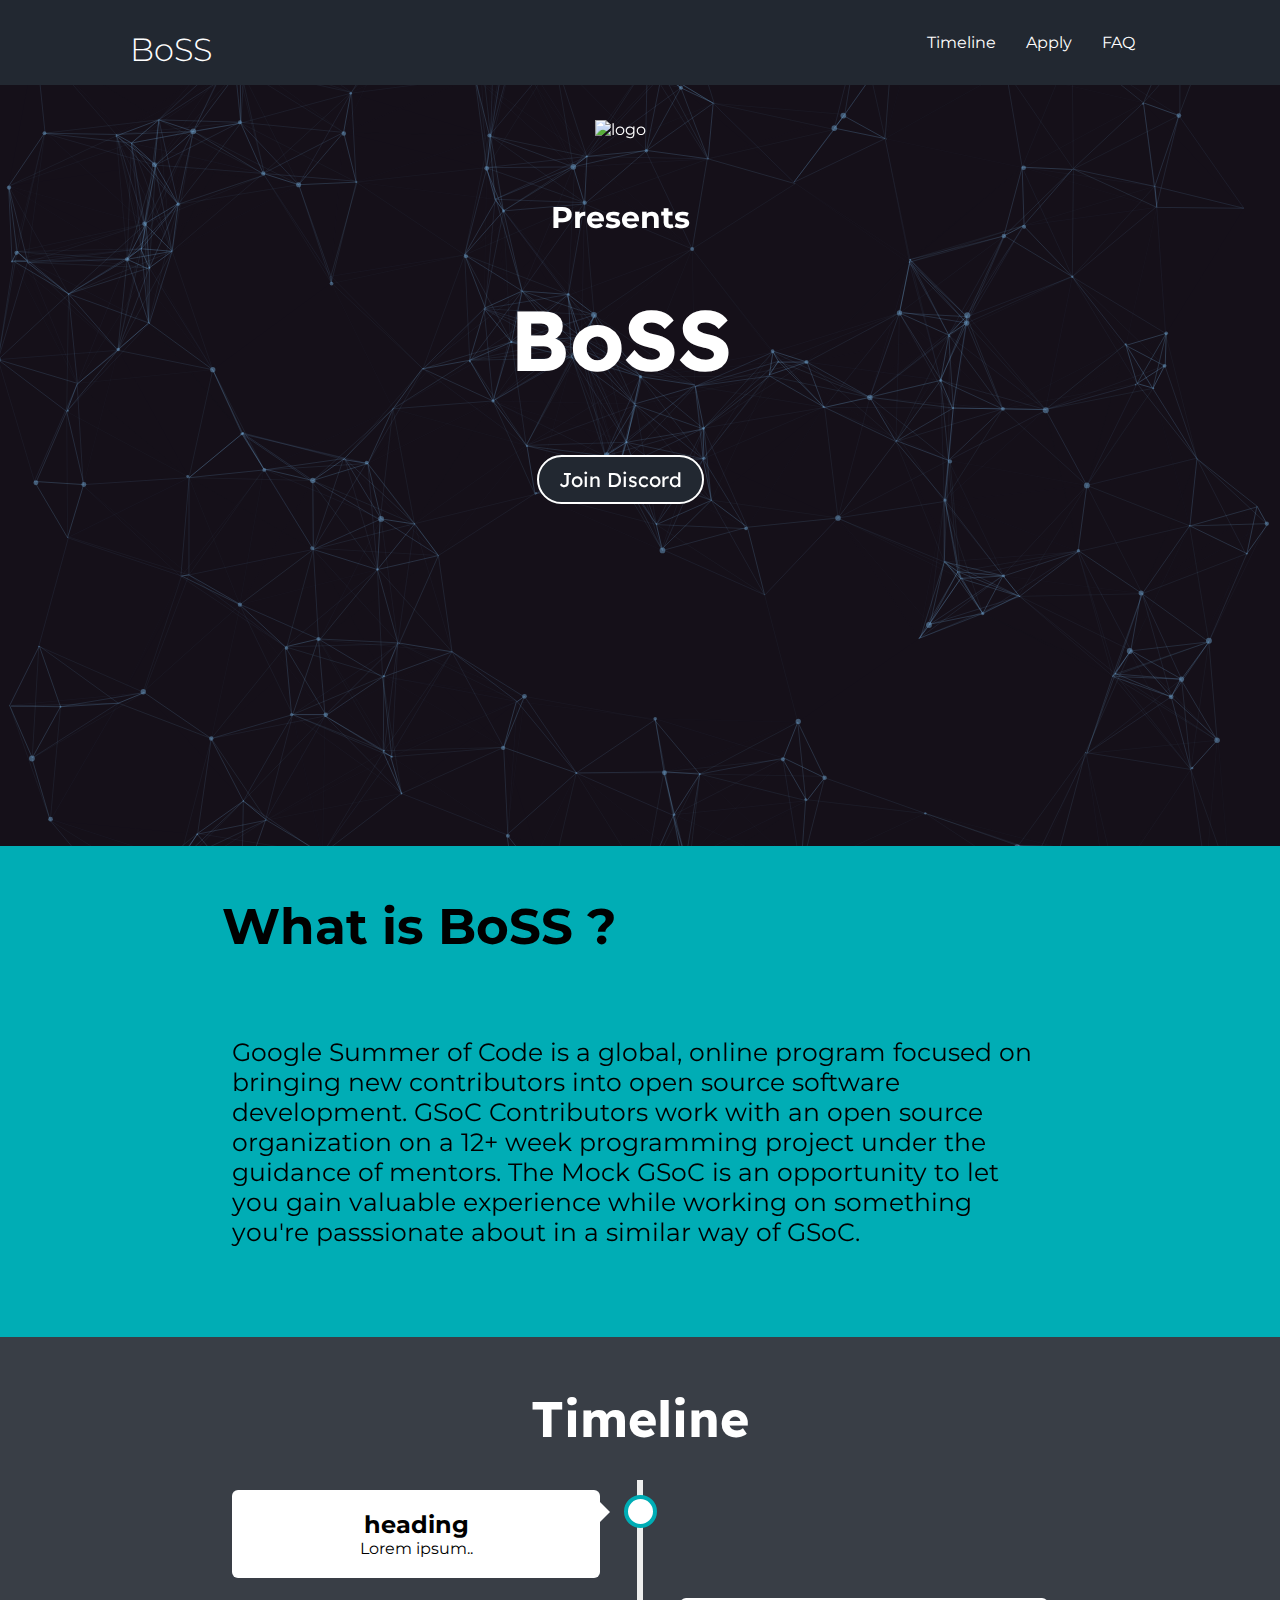
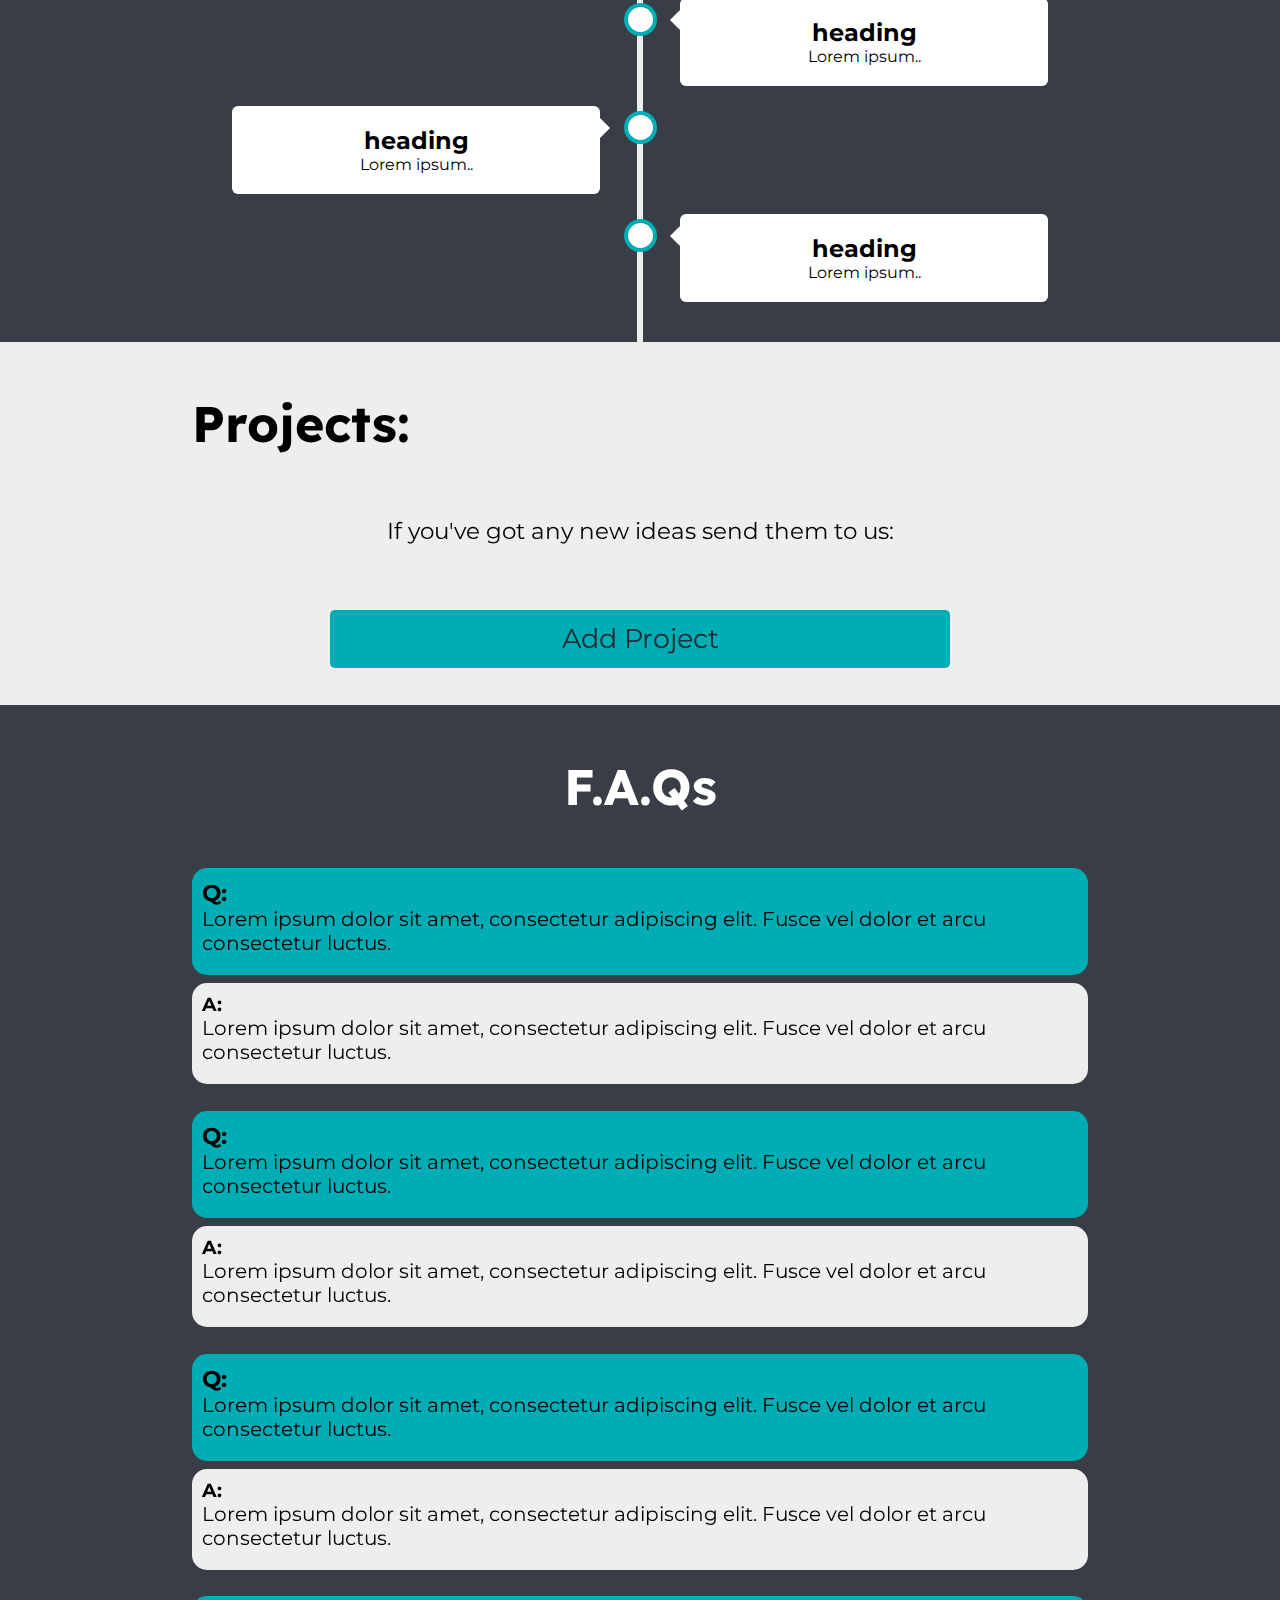
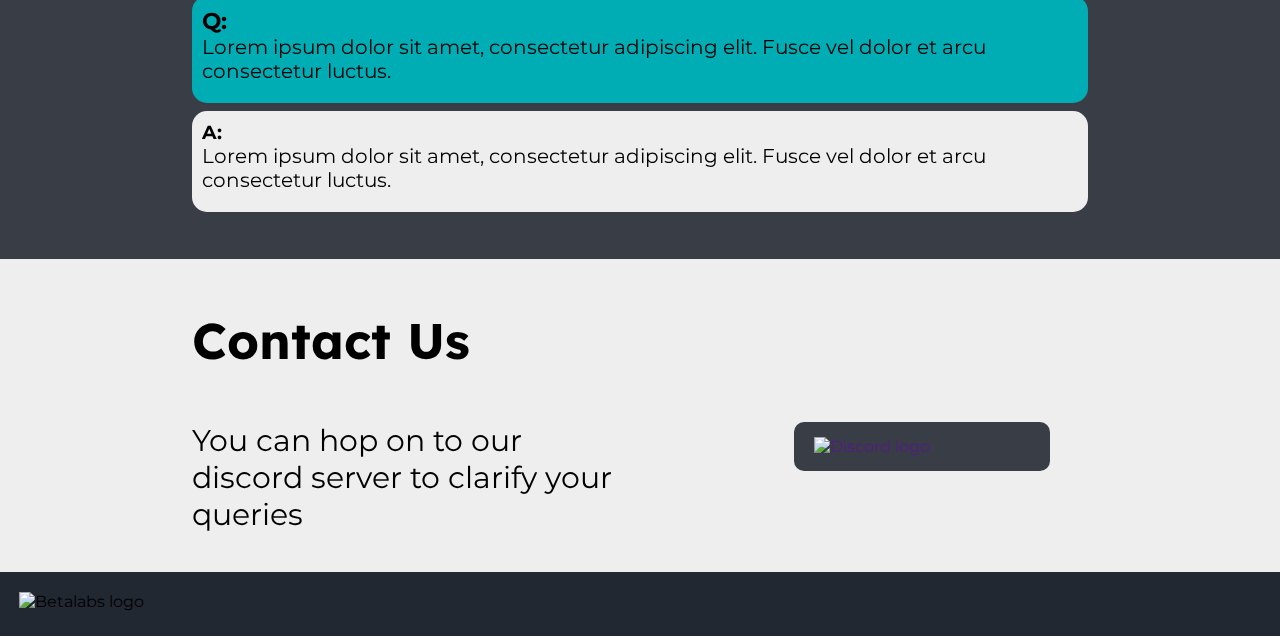
==== commit a69dfa32: "Merge pull request #12 from Welf06/branchab" ====
--- a/index.html
+++ b/index.html
@@ -117,26 +117,6 @@
 				<p>Lorem ipsum dolor sit amet, consectetur adipiscing elit. Fusce vel dolor et arcu consectetur luctus.</p>
 			</div>
 		</div>
-		<div class="faq-card1">
-			<div class="faq-q-card">
-				<h3>Q:</h3>
-				<p>Lorem ipsum dolor sit amet, consectetur adipiscing elit. Fusce vel dolor et arcu consectetur luctus.</p>
-			</div>
-			<div class="faq-a-card">
-				<h3>A:</h3>
-				<p>Lorem ipsum dolor sit amet, consectetur adipiscing elit. Fusce vel dolor et arcu consectetur luctus.</p>
-			</div>
-		</div>
-		<div class="faq-card2">
-			<div class="faq-q-card">
-				<h3>Q:</h3>
-				<p>Lorem ipsum dolor sit amet, consectetur adipiscing elit. Fusce vel dolor et arcu consectetur luctus.</p>
-			</div>
-			<div class="faq-a-card">
-				<h3>A:</h3>
-				<p>Lorem ipsum dolor sit amet, consectetur adipiscing elit. Fusce vel dolor et arcu consectetur luctus.</p>
-			</div>
-		</div>
 		<div class="faq-card2">
 			<div class="faq-q-card">
 				<h3>Q:</h3>
@@ -157,7 +137,7 @@
 				<p>Lorem ipsum dolor sit amet, consectetur adipiscing elit. Fusce vel dolor et arcu consectetur luctus.</p>
 			</div>
 		</div>
-		<div class="faq-card3">
+		<div class="faq-card4">
 			<div class="faq-q-card">
 				<h3>Q:</h3>
 				<p>Lorem ipsum dolor sit amet, consectetur adipiscing elit. Fusce vel dolor et arcu consectetur luctus.</p>
@@ -166,6 +146,7 @@
 				<h3>A:</h3>
 				<p>Lorem ipsum dolor sit amet, consectetur adipiscing elit. Fusce vel dolor et arcu consectetur luctus.</p>
 			</div>
+		</div>
 		</div>
 	</section>
 	</section>
@@ -197,4 +178,4 @@
 	<script src="scripts/particles.min.js"></script>
 	<script src="scripts/main.js"></script>
 </body>
-</html>
+</html>--- a/css/style.css
+++ b/css/style.css
@@ -1,903 +1,881 @@
-@import url('https://fonts.googleapis.com/css2?family=Lexend+Deca&family=Montserrat:wght@500&display=swap');
-
-:root
-{
-	--pric: #00ADB5;
-	--secc:#393E46;
-	--backc: #EEE;
-	--light: #fff;
-	--dark: #222831;
-}
-
-body
-{
-	background-color: var(--backc);
-}
-
-
-.flex
-{
-	display: flex;
-}
-
-.flexmenu
-{
-	display: flex;
-}
-
-*
-{
-	font-family: 'Montserrat', sans-serif;
-	box-sizing: border-box;
-	padding: 0;
-	margin: 0;
-}
-
-.navbar
-{
-	background-color: var(--dark);
-	color: var(--light);
-	width: 100%;
-	height: 75px;
-	justify-content: space-between;
-	position: fixed;
-	z-index: 2;
-}
-
-.navbar ul
-{
-	list-style: none;
-}
-
-.navbar a
-{
-	text-decoration: none;
-	color: var(--light);
-	padding: 10px;
-	margin: 0 5px;
-	height: 100%;
-}
-
-nav .list
-{
-	display: flex;
-	padding: 20px 50px;
-	font-size: 20px;
-}
-
-.navbar .logo
-{
-	font-size: 30px;
-	padding: 15px 70px;
-}
-
-nav a:hover,
-nav a:active
-{
-	background-color: var(--light);
-	color: var(--dark);
-	border-radius: 10px;
-}
-
-#particles-js {
-	background-color: #151019;
-	position: absolute;
-	height: 100%;
-	width: 100%;
-	z-index: -1;
-}
-
-.landing 
-{
-	min-height: 600px;
-	color: var(--light);
-	text-align: center;
-}
-
-.landing .betalab
-{
-	padding-top: 140px;
-	padding-bottom: 10px;
-}
-
-.landing .betalab img
-{
-	width: 500px;
-}
-
-.landing .text h3
-{
-	margin-top: 50px;
-	font-size: 30px;
-}
-.landing .text h1
-{
-	font-family: 'Lexend Deca', sans-serif;
-	margin-top: 50px;
-	margin-bottom: 50px;
-	font-size: 85px;
-}
-
-
-.about 
-{
-	width: 50%;
-	background-color: var(--pric);
-	padding-bottom: 60px;
-}
-
-.about h1
-{
-	font-size: 50px;
-	padding: 20px 30px;
-}
-
-.about p
-{
-	font-size: 25px;
-	padding: 20px 40px;	
-}
-
-
-/*css for time line */
-
-.time 
-{
-  background-color: var(--secc);
-  font-family: 'Montserrat', sans-serif;
-  text-align: center;
-  width: 50%;
-}
-
-.time h1
-{
-	font-family: 'Lexend Deca', sans-serif;
-	color: var(--light);
-	padding: 10px;
-}
-
-/* The actual timeline (the vertical ruler) */
-.timeline {
-  position: relative;
-  width: 100%;
-  margin: 0 auto;
-}
-
-/* The actual timeline (the vertical ruler) */
-.timeline::after {
-  content: "";
-  position: absolute;
-  width: 6px;
-  background-color: white;
-  top: 0;
-  bottom: 0;
-  left: 50%;
-  margin-left: -3px;
-}
-
-/* Container around content */
-.contain {
-  padding: 10px 40px;
-  position: relative;
-  background-color: inherit;
-  width: 50%;
-}
-
-/* The circles on the timeline */
-.contain::after {
-  content: '';
-  position: absolute;
-  width: 25px;
-  height: 25px;
-  right: -17px;
-  background-color: white;
-  border: 4px solid var(--pric);
-  top: 15px;
-  border-radius: 50%;
-  z-index: 1;
-}
-
-/* Place the container to the left */
-.left {
-  left: 0;
-}
-
-/* Place the container to the right */
-.right {
-  left: 50%;
-}
-
-/* Add arrows to the left container (pointing right) */
-.left::before {
-  content: " ";
-  height: 0;
-  position: absolute;
-  top: 22px;
-  width: 0;
-  z-index: 1;
-  right: 30px;
-  border: medium solid white;
-  border-width: 10px 0 10px 10px;
-  border-color: transparent transparent transparent white;
-}
-
-/* Add arrows to the right container (pointing left) */
-.right::before {
-  content: " ";
-  height: 0;
-  position: absolute;
-  top: 22px;
-  width: 0;
-  z-index: 1;
-  left: 30px;
-  border: medium solid white;
-  border-width: 10px 10px 10px 0;
-  border-color: transparent white transparent transparent;
-}
-
-/* Fix the circle for containers on the right side */
-.right::after {
-  left: -16px;
-}
-
-/* The actual content */
-.content {
-  padding: 20px 30px;
-  background-color: white;
-  position: relative;
-  border-radius: 6px;
-}
-
-
-.container
-{
-	padding: 0 20px;
-	margin: 0 auto;
-}
-
-.projpage h1
-{
-	font-family: 'Lexend Deca', sans-serif;
-	padding: 50px 1.5%;
-	font-size: 50px;
-}
-
-.projpage .grid
-{
-	display: grid;
-	grid-template-columns: repeat(3, 1fr);
-}
-
-.projects
-{
-	text-align: center;
-}
-
-.card
-{
-	background-color: var(--pric);
-	border-radius: 10px;
-	padding: 20px;
-	margin: 10px;
-}
-
-.card:hover
-{
-	background-color: #00a1a8;
-}
-
-.card h3
-{
-	padding-bottom: 10px;
-	font-size: 30px;
-}
-
-.card p
-{
-	padding-bottom: 20px;
-	padding-top: 5px;
-	font-size: 15px;
-}
-
-.projpage a
-{
-	text-decoration: none;
-	color: var(--dark);
-}
-
-.idea
-{
-	font-size: 23px;
-	margin-top: 3.2%;
-}
-
-.projpage .submitbtn
-{
-	width: 50%;
-	background-color: var(--pric);
-	border-radius: 5px;
-	padding: 2.5%;
-	margin: 3%;	
-	font-size: 22px;
-}
-
-.projpage .submitbtn:hover
-{
-	background-color: #00a1a8;
-}
-
-
-/* Contribution page */
-.contripage{
-	margin-top: 50px;
-	background-color: var(--pric);
-	text-align: center;
-	padding-bottom: 30px;
-}
-
-.contripage a
-{
-	text-decoration: none;
-}
-
-.contripage h2
-{
-	font-family: 'Lexend Deca', sans-serif;
-	padding: 50px 1.5%;
-	font-size: 50px;
-	color: var(--light);
-	text-align: left;
-}
-
-.contripage p {
-	padding-left: 1.5%;
-	padding-right: 1.5%;
-	text-align: justify;
-	font-size: 25px
-}
-
-.button {
-	background-color: var(--secc);
-	text-align: center;
-	width: 38%;
-	min-width: 300px;
-	margin-top: 25px;
-	margin-left: 31%;
-	height: 99%;
-	padding: 30px 10px 30px 10px;
-	border-radius: 10px;
-	font-size: 40px;
-	color: var(--light);
-}
-
-.contripage a :hover{
-	background-color: var(--dark);
-}
-
-
-/* FAQ Page */
-.faqpage {
-	background-color: var(--secc);
-	height: fit-content;
-	padding-bottom: 20px;
-}
-
-.faqpage h2{
-	font-family: 'Lexend Deca', sans-serif;
-	padding: 50px 1.5%;
-	font-size: 50px;
-	color: var(--light);
-	text-align: center;
-}
-
-.faq-grid{
-	background-color: var(--secc);
-	display: grid;
-	width: 100%;
-}
-.faq-card1{
-	float: left;
-	width: 90%;
-	background-color: var(--secc);
-	margin-left: 4%;
-	margin-right: 3%;
-	grid-row: 1;
-}
-
-.faq-card2{
-	float: left;
-	width: 90%;
-	background-color: var(--secc);
-	margin-left: 4%;
-	margin-right: 3%;
-	grid-row: 2;
-}
-.faq-card3{
-	float: left;
-	width: 90%;
-	background-color: var(--secc);
-	margin-left: 4%;
-	margin-right: 3%;
-	grid-row: 3;
-}
-.faq-q-card{
-	background-color: var(--pric);
-	border-radius: 15px;
-	margin-bottom: 1%;
-	padding-left: 10px;
-	font-size: 20px;
-}
-
-.faq-a-card{
-	background-color: var(--backc);
-	border-radius: 15px;
-	margin-bottom: 3%;
-	padding-left: 10px;
-	font-size: 20px;
-}
-
-.faq-q-card p {
-	padding-bottom: 10px;
-}
-
-
-.faq-a-card p {
-	padding-bottom: 10px;
-}
-
-
-/* Contact us Page */
-.contactpage h2
-{
-	font-family: 'Lexend Deca', sans-serif;
-	padding: 50px 1.5%;
-	font-size: 50px;
-	text-align: left;
-}
-
-.contactpage p {
-	margin-top: 0;
-	padding-left: 1.5%;
-	padding-right: 1.5%;
-	text-align: left;
-	font-size: 30px;
-	float: left;
-	width: 50%;
-}
-
-.disclogo{
-	float: right;
-	background-color: var(--secc);
-	padding: 15px 20px 15px 20px;
-	border-radius: 10px;
-	width: 20%;
-	margin-right: 8%;
-	box-shadow: 0 0 0 0 var(--dark);
-}
-
-.contactpage a :hover{
-	background-color: var(--dark);
-}
-
-/* Footer part */
-.logo{
-	max-width: fit-content;
-   max-height: 80px;
-	width: auto;
-   padding-top: 20px;
-   margin-bottom: 20px;
-   margin-left: 1.5%;
-   padding-bottom: 5px;
-   float: left;
-}
-
-.end{
-   background-color: var(--dark);
-   float: left;
-   margin-top: 3%;
-   width: 100%;
-}
-
-.logos{
-   float: right;
-   padding-top: 30px;
-   padding-right: 1.5%;
-   padding-bottom: 5px;
-}
-
-
-
-/* mobile properties */
-
-
-@media(max-width: 1000px) 
-{	
-	
-	.navbar .logo
-	{
-		padding-top: 13px;
-		padding-left: 80px;
-		margin: 0px;
-	}
-	
-
-	.flex
-	{
-		flex-direction: column;
-	}
-
-	.landing .betalab
-	{
-		padding-top: 180px;
-	}
-
-	.about h1
-	{
-		font-family: 'Lexend Deca', sans-serif;
-		font-size: 30px;
-	}
-
-	.about p
-	{
-		font-size: 15px;
-	}
-
-	.about
-	{
-		width: 100%;
-	}
-
-	.time
-	{
-		width: 100%;
-	}
-
-	.projpage .grid
-	{
-		grid-template-columns: repeat(1, 1fr);
-	}	
-
-	.card
-	{
-		width: 100%;
-		margin-left: 0;
-	}
-
-	.container
-	{
-		margin: 0 10px;
-		padding: 0 17px;
-	}
-
-	.projpage .submitbtn
-	{
-		width: 100%;
-		margin: 0;
-		margin-top: 40px;
-		border-radius: 10px;
-	}
-
-	.landing .betalab img
-	{	
-		width: 300px;
-	}
-
-
-/* Place the timelime to the left */
-  .timeline::after 
-  {
-    left: 31px;
-  }
-
-/* Full-width containers */
-  .contain 
-  {
-    width: 100%;
-    padding-left: 70px;
-    padding-right: 25px;
-  }
-
-/* Make sure that all arrows are pointing leftwards */
-  .contain::before 
-  {
-    left: 60px;
-    border: medium solid white;
-    border-width: 10px 10px 10px 0;
-    border-color: transparent white transparent transparent;
-  }
-
-/* Make sure all circles are at the same spot */
-  .left::after, .right::after 
-  {
-    left: 15px;
-  }
-
-/* Make all right containers behave like the left ones */
-  .right 
-  {
-    left: 0%;
-  }
-
-  /* contribution page */
-  .contripage h2
-  {
-	font-family: 'Lexend Deca', sans-serif;
-	  font-size: 35px;
-	  padding: 20px;
-  }
-  .contripage p {
-	padding-left: 20px;
-	padding-right: 20px;
-	text-align: justify;
-	font-size: 15px
-}
-
-.contripage .button
-{
-	margin-top: 20px;
-	justify-content: center;
-	font-size: 25px;
-}
-
-/* FAQ Page */
-  .faq-grid{
-	  display: block;
-  }
-  .faq-card1{
-	width: 100%;
-	padding-right: 10px;
-	padding-left: 10px;
-	margin-left: 0%;
-	margin-right: 0%;
-  }
-  .faq-card2{
-	width: 100%;
-	padding-right: 10px;
-	padding-left: 10px;
-	margin-left: 0%;
-	margin-right: 0%;
-  }
-  .faq-card3{
-	width: 100%;
-	padding-right: 10px;
-	padding-left: 10px;
-	margin-left: 0%;
-	margin-right: 0%;
-  }
-  .faq-q-card{
-	  margin-bottom: 15px;
-	  width: 100%;
-  }
-  .faq-a-card{
-	  margin-bottom: 30px;
-	  width: 100%;
-  }
-  .contactpage h2{
-	font-family: 'Lexend Deca', sans-serif;
-	  padding-top: 30px;
-  }
-  .end{
-	  text-align: center;
-  }
-  .logo{
-	display: block;
-	width: 50%;
-	height: auto;
-	max-height: none;
-  	margin-left: 25%;
-  	margin-right: auto;
-}
-.logos{
-	padding-top: 0;
-	width: 70%;
-	margin-right: 14%;
- }
-}
-
-@media(max-width: 700px){
-	.logo{
-		display: block;
-		width: 60%;
-		height: auto;
-		max-height: none;
-		  margin-left: 20%;
-		  margin-right: auto;
-	
-}
-.logos{
-	padding-top: 0;
-	font-size: 15px;
-
-	margin-left: 10%;
-	margin-right: 10%;
-	float: none;
-	width: 80%;
- }
-}
-@media(max-width: 650px) 
-{	
-	.navbar
-	{
-		flex-direction: column;
-		height: 120px;
-		justify-content: space-evenly;
-	}
-	
-	.navbar .logo
-	{
-		padding-top: 10px;
-		margin-top: 10px;		
-		padding-left: 39%;
-		padding-right: 100%;
-	}
-
-	.navbar .list
-	{
-		padding-left: auto;
-		padding-left: 26%;
-		padding-right: 100%;
-		padding-top: 0%;
-	}
-
-	.navbar a
-	{
-		font-size: 18px;
-		padding: 0 7px;
-	}
-
-	.navbar li
-	{
-		background-color: var(--secc);
-	}
-
-	.landing .text h3
-{
-	font-size: 20px;
-}
-.landing .text h1
-{
-	font-size: 75px;
-}
-
-.landing .betalab img
-{
-	width: 350px;
-}
-
-}
-
-
-@media(max-width: 500px) 
-{	
-	.navbar .logo
-	{
-		padding-top: 10px;
-		margin-top: 10px;		
-		padding-left: 34.9%;
-		padding-right: 100%;
-	}
-
-	.navbar .list
-	{
-		padding-left: auto;
-		padding-left: 14%;
-		padding-right: 100%;
-		padding-top: 0%;
-	}
-	.contactpage h2
-{
-	font-family: 'Lexend Deca', sans-serif;
-	padding: 50px 1.5%;
-	font-size: 35px;
-	text-align: center;
-}
-	.contactpage p {
-		margin-top: 0;
-		padding-left: 1.5%;
-		padding-right: 1.5%;
-		text-align: center;
-		float: left;
-		font-size: 20px;
-		width: 100%;
-	}
-
-	.contripage .button
-{
-	justify-content: center;
-	margin-left: 39px;
-	font-size: 20px;
-}
-
-	.faqpage h2
-	{
-		font-family: 'Lexend Deca', sans-serif;
-		padding: 15px 0;
-	}
-	
-	.disclogo{
-		float: right;
-		background-color: var(--secc);
-		padding: 5px 10px 5px 10px;
-		border-radius: 10px;
-		width: 70%;
-		margin-right: 15%;
-		margin-top: 5%;
-		box-shadow: 0 0 0 0 var(--dark);
-	}
-
-	.logo{
-		display: block;
-	width: 70%;
-  	margin-left: 15%;
-	  height: auto;
-  	margin-right: auto;
-	}
-	.logos{
-		float: none;
-		margin-left: 16%;
-		padding: 0 0 0 0;
-		font-size: 15px;
-		width: 70%;
-
-	 }
-}
-
-
-@media(max-width: 378px) {
-
-
-	.navbar
-	{
-		justify-content: space-evenly;
-	}
-	
-
-	.navbar .list
-	{
-		padding-left: auto;
-		margin-left: -35px;	
-	}
-	
-
-	.landing .text h3
-{
-	font-size: 20px;
-}
-.landing .text h1
-{
-	font-size: 75px;
-}
-
-.landing .betalab img
-{
-	width: 300px;
-}
-
-	.navbar .logo
-	{
-		padding-top: 10px;
-		margin-top: 10px;
-		margin-bottom: 0%;
-		padding-left: 33%;
-		text-align: center;
-
-	}
-
-	.navbar .list
-	{
-		padding-left: 18.6%;
-		padding-top: 0%;
-	}
-
-}
-
-@media(max-width: 360px) {
-	.logos{
-		float: none;
-		margin-left: 10%;
-		margin-right: 10%;
-		padding: 0 0 0 0;
-		font-size: 15px;
-		width: 80%;
-	 }
-}
+@import url('https://fonts.googleapis.com/css2?family=Lexend+Deca&family=Montserrat:wght@500&display=swap');
+
+:root
+{
+	--pric: #00ADB5;
+	--secc:#393E46;
+	--backc: #EEE;
+	--light: #fff;
+	--dark: #222831;
+}
+
+body
+{
+	background-color: var(--backc);
+}
+
+
+
+
+*
+{
+	font-family: 'Montserrat', sans-serif;
+	box-sizing: border-box;
+	padding: 0;
+	margin: 0;
+}
+ul
+{
+	list-style: none;
+}
+a
+{
+	text-decoration: none;
+}
+
+.fl
+{
+	display: flex;
+	justify-content: center;
+	align-items: center;
+	height: 100%;
+}
+.containe
+{
+	max-width: 1100px;
+	margin: 0 auto;
+	overflow: auto;
+	padding: 0 40px;
+}
+
+
+.navbar h1
+{
+	font-weight: 300;
+	line-height: 1.2;
+	margin: 10px 0;
+}
+
+.navbar
+{
+	background-color: var(--dark);
+	color: #fff;
+	height: 85px;
+	width: 100%;
+	position: fixed;
+	z-index: 4;
+}
+
+.navbar .fl
+{
+	justify-content: space-between;
+}
+
+.navbar ul
+{
+	display: flex;
+}
+
+.navbar a
+{
+	color: #fff;
+	padding: 10px;
+	margin: 0 5px;
+}
+
+
+.navbar a:hover
+{
+	border-bottom: 2px #fff solid;
+}
+
+#particles-js {
+	background-color: #151019;
+	position: absolute;
+	height: 100%;
+	width: 100%;
+	z-index: -1;
+}
+
+.landing 
+{
+	width: 97vw;
+	height: 94vh;
+	color: var(--light);
+	text-align: center;
+}
+
+.landing .betalab
+{
+	padding-top: 120px;
+	padding-bottom: 10px;
+}
+
+.landing .betalab img
+{
+	width: 500px;
+}
+
+.landing .text h3
+{
+	margin-top: 50px;
+	font-size: 30px;
+}
+.landing .text h1
+{
+	font-family: 'Lexend Deca', sans-serif;
+	margin-top: 50px;
+	margin-bottom: 75px;
+	font-size: 85px;
+}
+
+
+
+.landing .text a
+{
+	font-family: 'Lexend Deca', sans-serif;
+	text-decoration: none;
+	color: var(--light);
+	background-color: var(--dark);
+	padding: 10px 20px;
+	font-size: 20px;
+	border-radius: 40px;
+	border: 2px solid #fff;
+}
+
+
+.about 
+{
+	width: 100%;
+	background-color: var(--pric);
+	padding-bottom: 60px;
+	padding-left: 15vw;
+	padding-right: 15vw;
+}
+
+.about h1
+{
+	font-size: 50px;
+	padding: 50px 30px;
+}
+
+.about p
+{
+	font-size: 25px;
+	padding: 30px 40px;	
+}
+
+
+/*css for time line */
+
+.time 
+{
+  background-color: var(--secc);
+  font-family: 'Montserrat', sans-serif;
+  text-align: center;
+  width: 100%;
+  padding-left: 15vw;
+  padding-right: 15vw;
+}
+
+.time h1
+{
+	font-family: 'Lexend Deca', sans-serif;
+	color: var(--light);
+	padding: 50px 10px 10px;
+	font-size: 50px;
+	padding-bottom: 30px;
+}
+
+/* The actual timeline (the vertical ruler) */
+.timeline {
+  position: relative;
+  width: 100%;
+  margin: 0 auto;
+  padding-bottom: 30px;
+}
+
+/* The actual timeline (the vertical ruler) */
+.timeline::after {
+  content: "";
+  position: absolute;
+  width: 6px;
+  background-color: #eeeeee;
+  top: 0;
+  bottom: 0;
+  left: 50%;
+  margin-left: -3px;
+}
+
+/* Container around content */
+.contain {
+  padding: 10px 40px;
+  position: relative;
+  background-color: inherit;
+  width: 50%;
+}
+
+/* The circles on the timeline */
+.contain::after {
+  content: '';
+  position: absolute;
+  width: 25px;
+  height: 25px;
+  right: -17px;
+  background-color: white;
+  border: 4px solid var(--pric);
+  top: 15px;
+  border-radius: 50%;
+  z-index: 1;
+}
+
+/* Place the container to the left */
+.left {
+  left: 0;
+}
+
+/* Place the container to the right */
+.right {
+  left: 50%;
+}
+
+/* Add arrows to the left container (pointing right) */
+.left::before {
+  content: " ";
+  height: 0;
+  position: absolute;
+  top: 22px;
+  width: 0;
+  z-index: 1;
+  right: 30px;
+  border: medium solid white;
+  border-width: 10px 0 10px 10px;
+  border-color: transparent transparent transparent white;
+}
+
+/* Add arrows to the right container (pointing left) */
+.right::before {
+  content: " ";
+  height: 0;
+  position: absolute;
+  top: 22px;
+  width: 0;
+  z-index: 1;
+  left: 30px;
+  border: medium solid white;
+  border-width: 10px 10px 10px 0;
+  border-color: transparent white transparent transparent;
+}
+
+/* Fix the circle for containers on the right side */
+.right::after {
+  left: -16px;
+}
+
+/* The actual content */
+.content {
+  padding: 20px 30px;
+  background-color: white;
+  position: relative;
+  border-radius: 6px;
+}
+
+
+.container
+{
+	padding: 0 20px;
+	margin: 0 auto;
+}
+
+.projpage h1
+{
+	font-family: 'Lexend Deca', sans-serif;
+	padding: 50px 1.5%;
+	font-size: 50px;
+	padding-left: 15vw;
+	padding-right: 15vw;
+}
+
+
+.projects
+{
+	text-align: center;
+}
+
+
+.idea
+{
+	font-size: 23px;
+	margin-bottom: 2.2%;
+	padding: 1% 0% 3%;
+}
+
+.projpage a
+{
+	text-decoration: none;
+	color: var(--dark);
+}
+
+.projpage .submitbtn
+{
+	width: 50%;
+	background-color: var(--pric);
+	border-radius: 5px;
+	padding: 1%;
+	margin: auto;
+	margin-bottom: 3%;
+	font-size: 27px;
+}
+
+.projpage .submitbtn:hover
+{
+	background-color: #00a1a8;
+}
+
+
+/* FAQ Page */
+.faqpage {
+	background-color: var(--secc);
+	height: fit-content;
+	padding-bottom: 20px;
+}
+
+.faqpage h2{
+	font-family: 'Lexend Deca', sans-serif;
+	padding: 50px 1.5%;
+	font-size: 50px;
+	color: var(--light);
+	text-align: center;
+}
+
+.faq-grid{
+	background-color: var(--secc);
+	display: grid;
+	width: 100%;
+	padding-left: 15vw;
+	padding-right: 15vw;
+}
+
+.faq-q-card{
+	background-color: var(--pric);
+	border-radius: 15px;
+	margin-bottom: 0.5%;
+	padding-left: 10px;
+	font-size: 20px;
+}
+
+.faq-a-card{
+	background-color: var(--backc);
+	border-radius: 15px;
+	margin-bottom: 3%;
+	padding-left: 10px;
+}
+
+.faq-q-card h3 {
+	padding-top: 10px;
+}
+
+
+.faq-a-card h3 {
+	padding-top: 10px;
+}
+.faq-q-card p {
+	padding-bottom: 10px;
+	margin-bottom: 8px;
+	padding-bottom: 20px;
+}
+
+
+.faq-a-card p {
+	padding-bottom: 10px;
+	font-size: 20px;
+	padding-bottom: 20px;
+}
+
+
+/* Contact us Page */
+.contactpage h2
+{
+	font-family: 'Lexend Deca', sans-serif;
+	padding: 50px 1.5%;
+	font-size: 50px;
+	text-align: left;
+	padding-left: 15vw;
+}
+
+.contactpage p {
+	margin-top: 0;
+	padding-left: 1.5%;
+	padding-right: 1.5%;
+	text-align: left;
+	font-size: 30px;
+	float: left;
+	width: 50%;
+	padding-left: 15vw;
+}
+
+.disclogo{
+	float: right;
+	background-color: var(--secc);
+	padding: 15px 20px 15px 20px;
+	border-radius: 10px;
+	width: 20%;
+	margin-right: 18%;
+	box-shadow: 0 0 0 0 var(--dark);
+}
+
+
+.contactpage a :hover{
+	background-color: var(--dark);
+}
+
+/* Footer part */
+.logo{
+	max-width: fit-content;
+   max-height: 80px;
+	width: auto;
+   padding-top: 20px;
+   margin-bottom: 20px;
+   margin-left: 1.5%;
+   padding-bottom: 5px;
+   float: left;
+}
+
+.end{
+   background-color: var(--dark);
+   float: left;
+   margin-top: 3%;
+   width: 100%;
+}
+
+.logos{
+   float: right;
+   padding-top: 30px;
+   padding-right: 1.5%;
+   padding-bottom: 5px;
+}
+
+
+
+/* mobile properties */
+
+
+@media(max-width: 1000px) 
+{	
+	
+
+	.flex
+	{
+		flex-direction: column;
+	}
+
+	.landing .betalab
+	{
+		padding-top: 130px;
+	}
+
+	.about h1
+	{
+		font-family: 'Lexend Deca', sans-serif;
+		font-size: 40px;
+		padding: 0%;
+		padding: 60px 0% 30px;
+	}
+
+	.about p
+	{
+		font-size: 18px;
+		padding: 0%;
+	}
+
+	.about
+	{
+		width: 100%;
+	}
+
+	.time
+	{
+		width: 100%;
+	}
+
+	.container
+	{
+		margin: 0 10px;
+		padding: 0 17px;
+	}
+
+	
+
+	.projpage .submitbtn
+	{
+		width: 100%;
+		margin: 0;
+		margin-top: 40px;
+		border-radius: 10px;
+		margin-bottom: 7%;
+	}
+
+	.landing .betalab img
+{
+	width: 550px;
+}
+
+
+/* Place the timelime to the left */
+  .timeline::after 
+  {
+    left: 31px;
+  }
+
+/* Full-width containers */
+  .contain 
+  {
+    width: 100%;
+    padding-left: 70px;
+    padding-right: 25px;
+  }
+
+/* Make sure that all arrows are pointing leftwards */
+  .contain::before 
+  {
+    left: 60px;
+    border: medium solid white;
+    border-width: 10px 10px 10px 0;
+    border-color: transparent white transparent transparent;
+  }
+
+/* Make sure all circles are at the same spot */
+  .left::after, .right::after 
+  {
+    left: 15px;
+  }
+
+/* Make all right containers behave like the left ones */
+  .right 
+  {
+    left: 0%;
+  }
+
+  /* contribution page */
+  .contripage h2
+  {
+	font-family: 'Lexend Deca', sans-serif;
+	  font-size: 35px;
+	  padding: 20px;
+  }
+  .contripage p {
+	padding-left: 20px;
+	padding-right: 20px;
+	text-align: justify;
+	font-size: 15px
+}
+
+.contripage .button
+{
+	margin-top: 20px;
+	justify-content: center;
+	font-size: 25px;
+}
+
+/* FAQ Page */
+
+	
+
+  .faq-grid{
+	  display: block;
+  }
+  .faq-card1{
+	width: 100%;
+	padding-right: 10px;
+	padding-left: 10px;
+	margin-left: 0%;
+	margin-right: 0%;
+  }
+  .faq-card2{
+	width: 100%;
+	padding-right: 10px;
+	padding-left: 10px;
+	margin-left: 0%;
+	margin-right: 0%;
+  }
+  .faq-card3{
+	width: 100%;
+	padding-right: 10px;
+	padding-left: 10px;
+	margin-left: 0%;
+	margin-right: 0%;
+  }
+  .faq-q-card{
+	  margin-bottom: 15px;
+	  width: 100%;
+  }
+  .faq-a-card{
+	  margin-bottom: 30px;
+	  width: 100%;
+  }
+  .contactpage h2
+  {
+	margin-top: 0;
+	padding-top: 0;
+  }
+
+  .contactpage p
+	{
+		font-size: 24px;
+	}
+
+  
+  .end{
+	  text-align: center;
+  }
+  .logo{
+	display: block;
+	width: 50%;
+	height: auto;
+	max-height: none;
+  	margin-left: 25%;
+  	margin-right: auto;
+}
+.logos{
+	padding-top: 0;
+	width: 70%;
+	margin-right: 14%;
+ }
+}
+
+@media(max-width: 700px){
+
+	.navbar
+	{
+		height: 110px;
+	}
+
+	.navbar .fl
+	{
+		flex-direction: column;
+	}
+
+	.navbar ul
+	{
+		padding: 10px;
+		background-color: rgba(0, 0, 0, 0.1);
+		border-radius: 20px;
+		margin-top: 0;
+	}
+	nav
+	{
+		padding: 0 0 15px;
+	}
+
+
+	.navbar h1
+	{
+		padding-top: 0;
+		padding-bottom: 0;
+		margin-bottom: 0;
+	}
+
+
+
+	.landing 
+{
+	width: 95vw;
+	height: 100vh;
+	color: var(--light);
+	text-align: center;
+}
+
+
+.landing .betalab img
+{
+	width: 550px;
+}
+
+
+	.logo{
+		display: block;
+		width: 60%;
+		height: auto;
+		max-height: none;
+		  margin-left: 20%;
+		  margin-right: auto;
+	
+}
+.logos{
+	padding-top: 0;
+	font-size: 15px;
+
+	margin-left: 10%;
+	margin-right: 10%;
+	float: none;
+	width: 80%;
+}
+
+ .faq-q-card p {
+		padding-bottom: 10px;
+		font-size: 15px;
+	}
+	
+	
+	.faq-a-card p {
+		padding-bottom: 10px;
+		font-size: 15px;
+	}
+
+	
+
+	
+ }
+
+@media(max-width: 650px) 
+{	
+	
+
+	.landing .text h3
+{
+	font-size: 20px;
+}
+.landing .text h1
+{
+	font-size: 75px;
+}
+
+.landing .betalab img
+{
+	width: 350px;
+}
+
+
+.projpage .submitbtn
+{
+	padding: 2%;
+}
+
+	.contactpage h2
+{
+	padding: 50px 1.5%;
+	font-size: 55px;
+	text-align: center;
+}
+	.contactpage p {
+		margin-top: 0;
+		padding-left: 2%;
+		padding-right: 2%;
+		text-align: center;
+		font-size: 20px;
+		width: 100%;
+	}
+	.disclogo{
+		
+		background-color: var(--secc);
+		padding: 5px 10px 5px 0px;
+		border-radius: 10px;
+		width: 50%;
+		justify-self: center;
+		justify-content: space-evenly;
+	
+		margin-top: 5%;
+		box-shadow: 0 0 0 0 var(--dark);
+	}
+
+
+
+}
+
+
+@media(max-width: 500px) 
+{	
+	
+	.contactpage h2
+{
+	font-family: 'Lexend Deca', sans-serif;
+	padding: 50px 1.5%;
+	font-size: 50px;
+	text-align: center;
+}
+	.contactpage p {
+		margin-top: 0;
+		padding-left: 2%;
+		padding-right: 2%;
+		text-align: center;
+		float: left;
+		font-size: 20px;
+		width: 100%;
+	}
+
+	.contripage .button
+{
+	justify-content: center;
+	margin-left: 39px;
+	font-size: 20px;
+}
+
+	.faqpage h2
+	{
+		font-family: 'Lexend Deca', sans-serif;
+		padding: 50px 0 30px;
+	}
+	
+	.disclogo{
+		
+		background-color: var(--secc);
+		padding: 5px 10px 5px 10px;
+		border-radius: 10px;
+		width: 70%;
+		margin-right: 15%;
+		margin-top: 5%;
+		box-shadow: 0 0 0 0 var(--dark);
+	}
+
+	.logo{
+		display: block;
+	width: 70%;
+  	margin-left: 15%;
+	  height: auto;
+  	margin-right: auto;
+	}
+	.logos{
+		float: none;
+		margin-left: 16%;
+		padding: 0 0 0 0;
+		font-size: 15px;
+		width: 70%;
+
+	 }
+}
+
+
+@media(max-width: 378px) {
+
+
+	
+	.landing .text h3
+{
+	font-size: 20px;
+}
+.landing .text h1
+{
+	font-size: 75px;
+}
+
+.landing .betalab img
+{
+	width: 300px;
+}
+
+
+}
+
+@media(max-width: 360px) {
+
+	
+
+	.logos{
+		float: none;
+		margin-left: 10%;
+		margin-right: 10%;
+		padding: 0 0 0 0;
+		font-size: 15px;
+		width: 80%;
+	 }
+}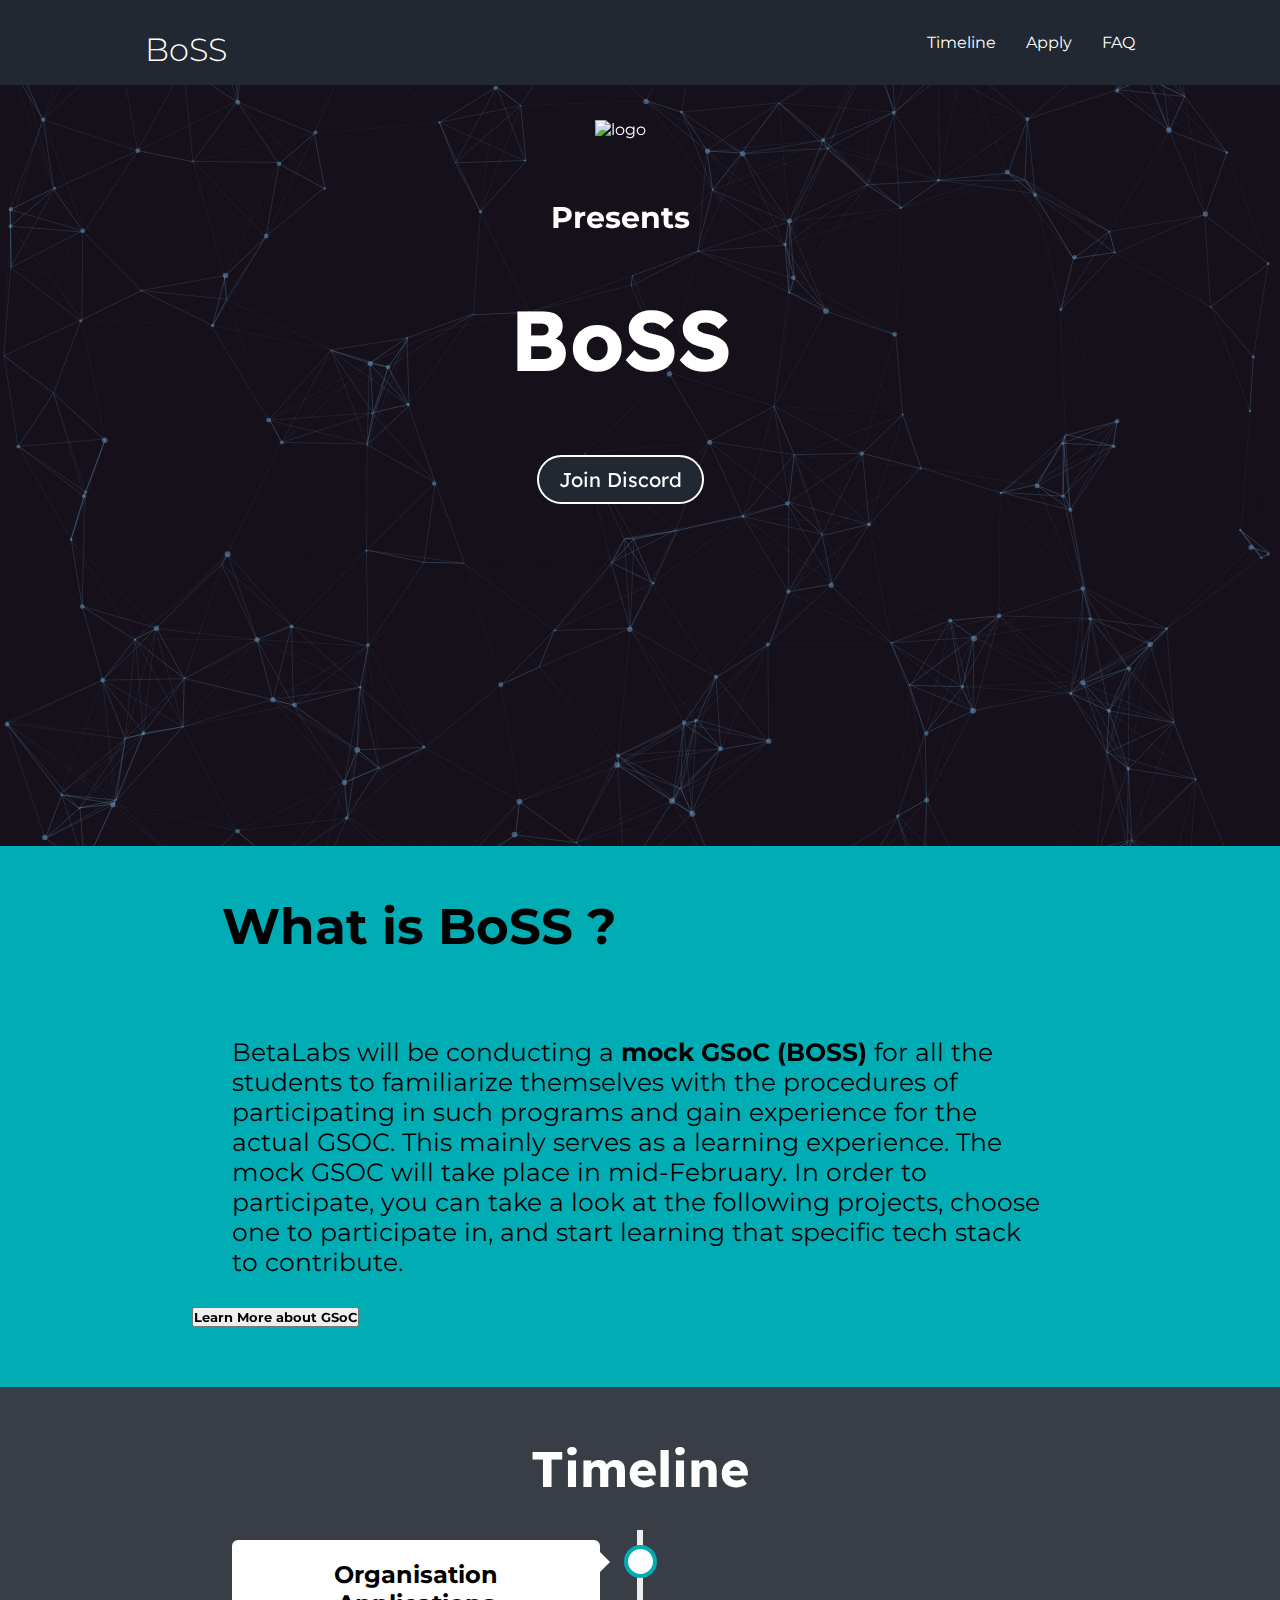
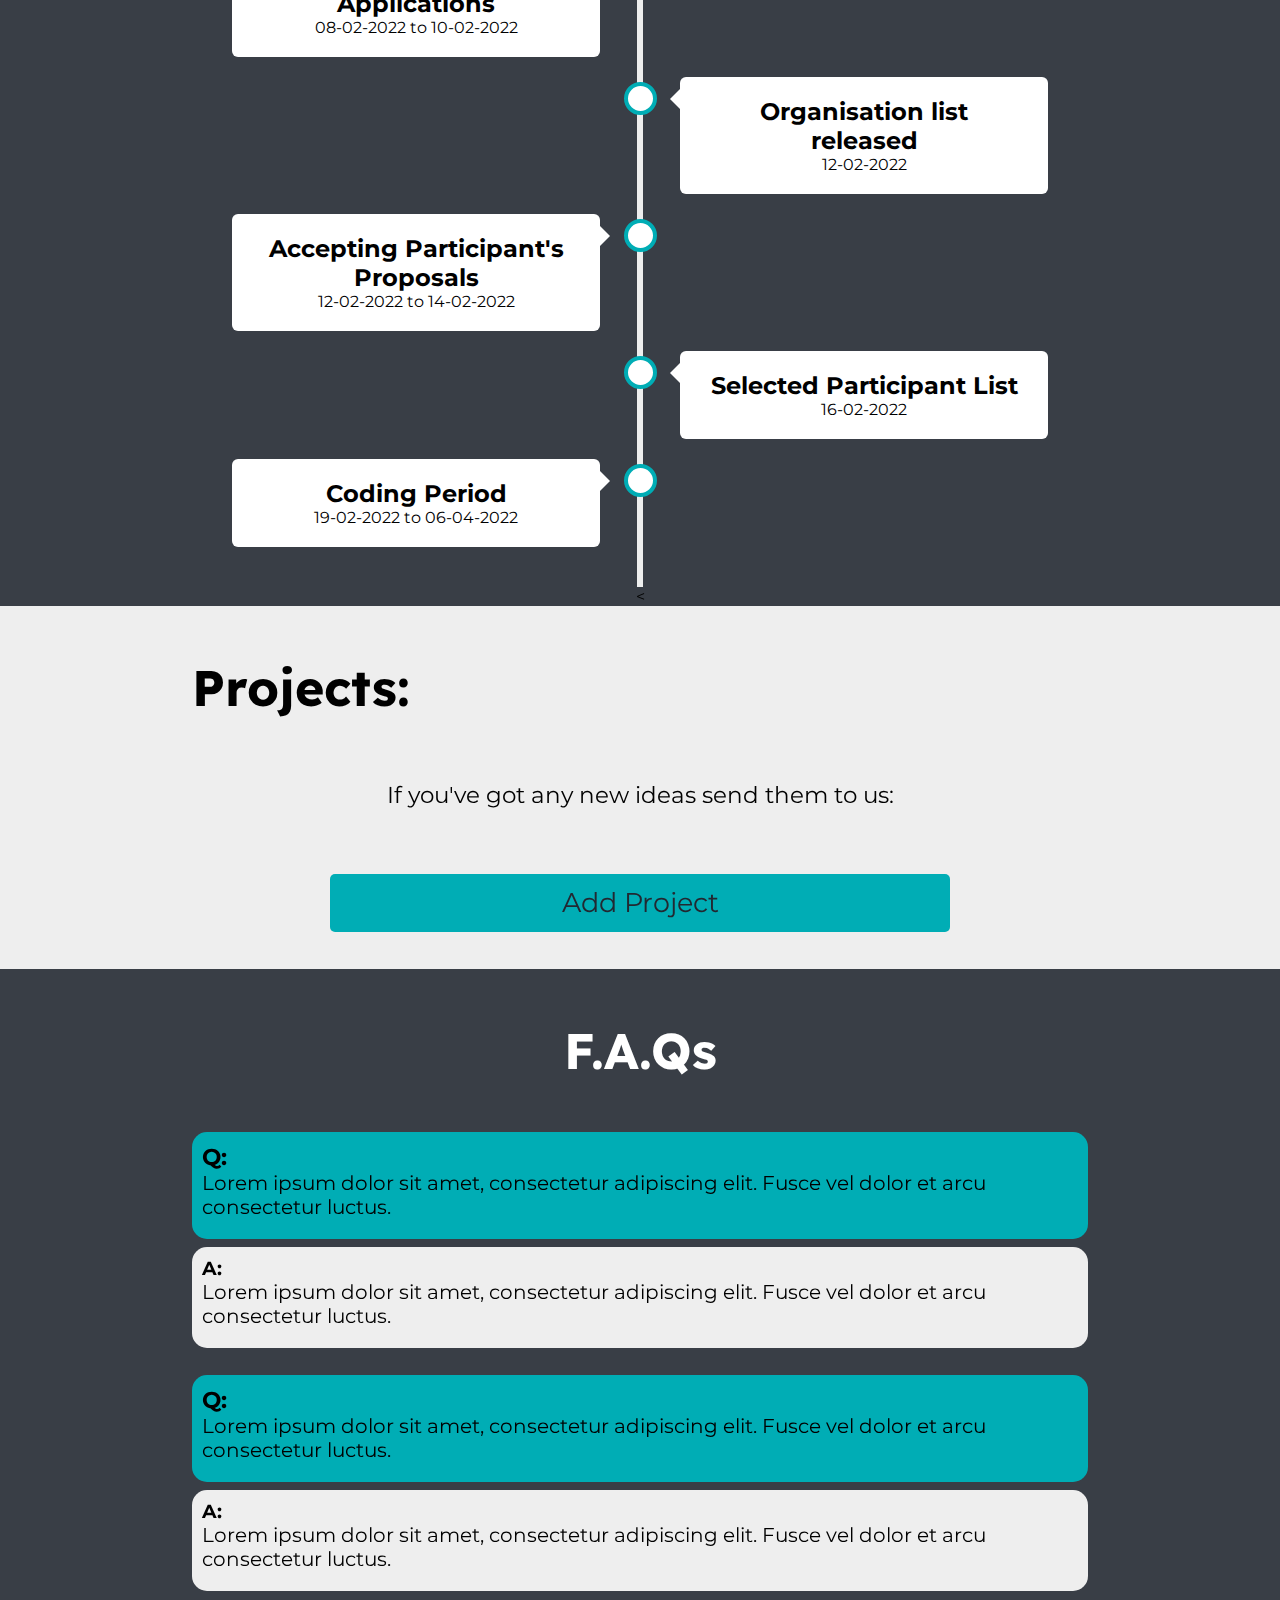
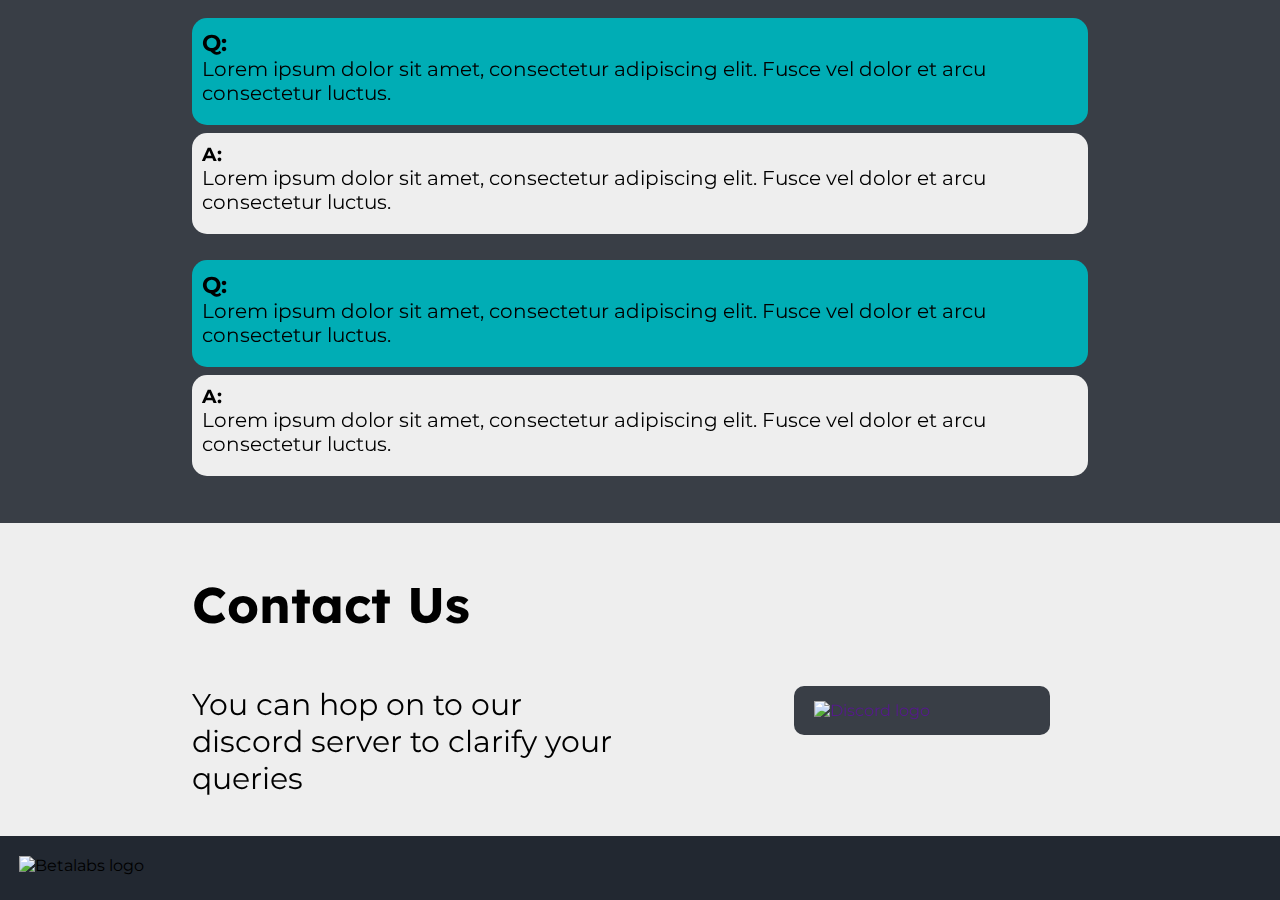
==== commit d8a9814a: "timeline" ====
--- a/index.html
+++ b/index.html
@@ -14,13 +14,13 @@
 	<!-- JavaScript -->
 	<script src="https://kit.fontawesome.com/ac46427708.js" crossorigin="anonymous"></script>
 	
-	<title>BoSS | Kottayam Mock Summer of Code</title>
+	<title>BoSS | BetaLabs OpenSource Summer</title>
 </head>
 <body">
 	<header>
 		<div class="navbar">
 			<div class="containe fl">
-				<h1 class="logo">BoSS</h1>
+				<h1 class="logo"><a href="#HOME">BoSS</a></h1>
 			  <nav>
 				<ul>
 					<li><a href="#TIMELINE">Timeline</a></li>
@@ -31,7 +31,7 @@
 			</div>      
 		  </div>
 	</header>
-
+	<a href="HOME"></a>
 	<div class="landing">
 		<div id="particles-js"></div>
 		<div class="container">
@@ -49,8 +49,11 @@
 	
 	<div class="about">
 			<h1>What is <span class="highlight">BoSS ?</span></h1>
-			<p>Google Summer of Code is a global, online program focused on bringing new contributors into open source software development. GSoC Contributors work with an open source organization on a 12+ week programming project under the guidance of mentors. The Mock GSoC is an opportunity to let you gain valuable experience while working on something you're passsionate about in a similar way of GSoC. </p>
-			<a id="TIMELINE"></a>
+			
+			<p>BetaLabs will be conducting a <strong>mock GSoC (BOSS)</strong> for all the students to familiarize themselves with the procedures of participating in such programs and gain experience for the actual GSOC. 
+				This mainly serves as a learning experience. The mock GSOC will take place in mid-February. In order to participate, you can take a look at the following projects, choose one to participate in, and start learning that specific tech stack to contribute. </p>
+				<a id="TIMELINE"></a>
+			<a href="https://summerofcode.withgoogle.com/"><button id="gsoc_button"><b>Learn More about GSoC</b></button></a>
 		</div>
 
  <!-- Time line page -->
@@ -60,37 +63,44 @@
   				
   				<div class="contain left">
     				<div class="content">
-      					<h2>heading</h2>
-      					<p>Lorem ipsum..</p>
+      					<h2>Organisation Applications</h2>
+      					<p>08-02-2022  to  10-02-2022</p>
     				</div>
   				</div>
 
   				<div class="contain right">
     				<div class="content">
-      					<h2>heading</h2>
-      					<p>Lorem ipsum..</p>
+      					<h2>Organisation list released</h2>
+      					<p>12-02-2022</p>
     				</div>
   				</div>
 
   				<div class="contain left">
     				<div class="content">
-      					<h2>heading</h2>
-      					<p>Lorem ipsum..</p>
+      					<h2>Accepting Participant's Proposals</h2>
+      					<p>12-02-2022  to  14-02-2022</p>
     				</div>
   				</div>
 
-  				<div class="contain right">
+				  <div class="contain right">
+					<div class="content">
+						  <h2>Selected Participant List</h2>
+						  <p>16-02-2022</p>
+					</div>
+				 </div>
+
+  				<div class="contain left">
     				<div class="content">
-      					<h2>heading</h2>
-      					<p>Lorem ipsum..</p>
+      					<h2>Coding Period </h2>
+      					<p>19-02-2022 to 06-04-2022</p>
     				</div>
   				</div>
-
+				  <a id="APPLY"></a>
 			</div> 
+			<
 		</div>	
 
 	<!-- Project Page -->
-	<a id="APPLY"></a>
 	<section class="projpage">
 		
 		<h1>Projects:</h1>
@@ -101,9 +111,10 @@
 				Add Project
 			</div>
 			</a>
-		</div>		
+			<a id="FAQ"></a>	
+		</div>	
 	</section>
-	<a id="FAQ"></a>
+	
 	<section class="faqpage">
 		<h2>F.A.Qs</h2>
 		<section class="faq-grid">
@@ -161,16 +172,16 @@
 	<section class="end">
 		<img src="images/betalab-horizontal.png" alt="Betalabs logo" class="logo">
 		<section class="logos" >
-			<a href="" style="color: #eeeeee;  text-decoration: none;"> 
+			<a href="mailto: techclub@iiitkottayam.ac.in" style="color: #eeeeee;  text-decoration: none;" > 
 				<i class="fas fa-envelope fa-2x center" style="padding-right: 30px;"></i>
 			</a>
-			<a href="" style="color: #eeeeee;  text-decoration: none;"> 
+			<a href="https://github.com/betalabs-iiitk" style="color: #eeeeee;  text-decoration: none;"> 
 				<i class="fab fa-github fa-2x center" style="padding-right: 30px;"></i>
 			</a>
 			<a href="" style="color: #eeeeee;  text-decoration: none;">
 			<i class="fab fa-discord fa-2x center" style="padding-right: 30px;"></i>
 			</a>
-			<a href="" style="color: #eeeeee; text-decoration: none;" style="margin-right: 1.5%;"> 
+			<a href="https://www.youtube.com/c/TechnicalClubIIITK" style="color: #eeeeee; text-decoration: none;" style="margin-right: 1.5%;"> 
 				<i class="fab fa-youtube fa-2x center" ></i>
 			</a>
 		</section>
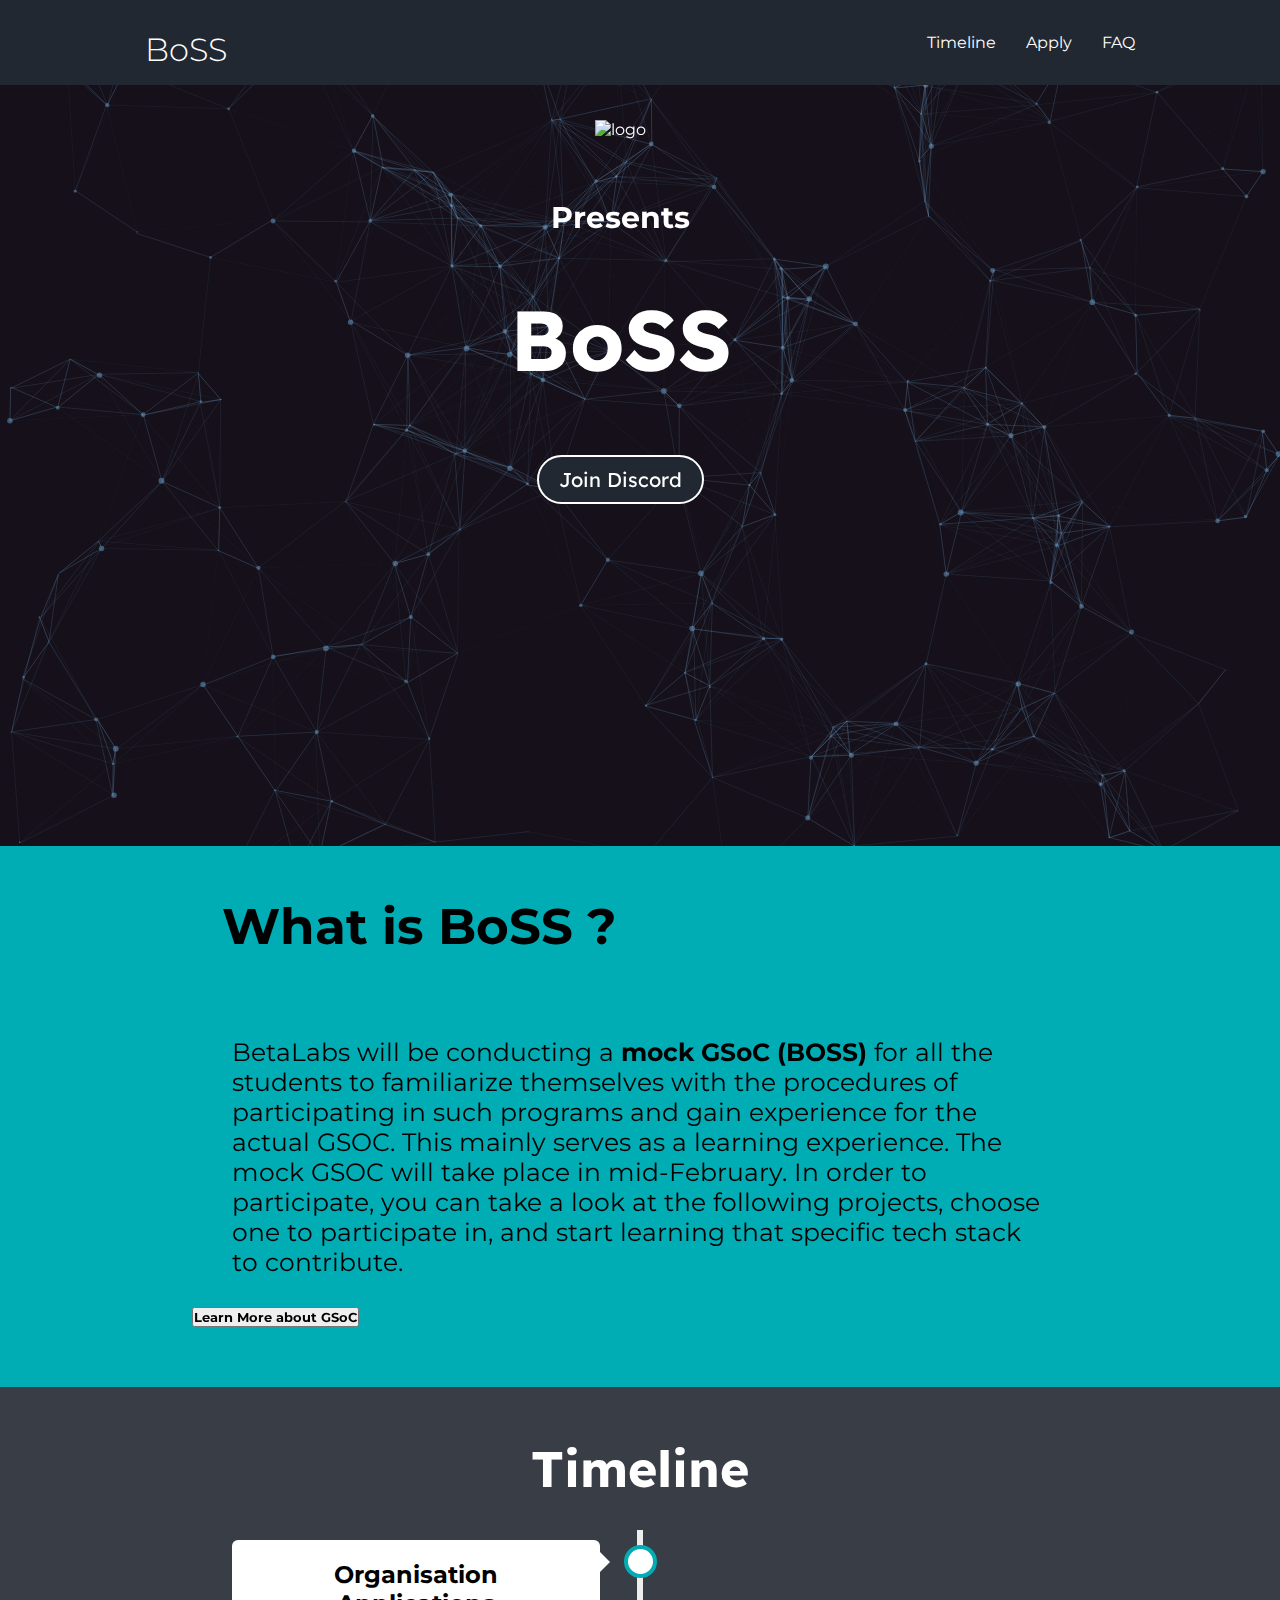
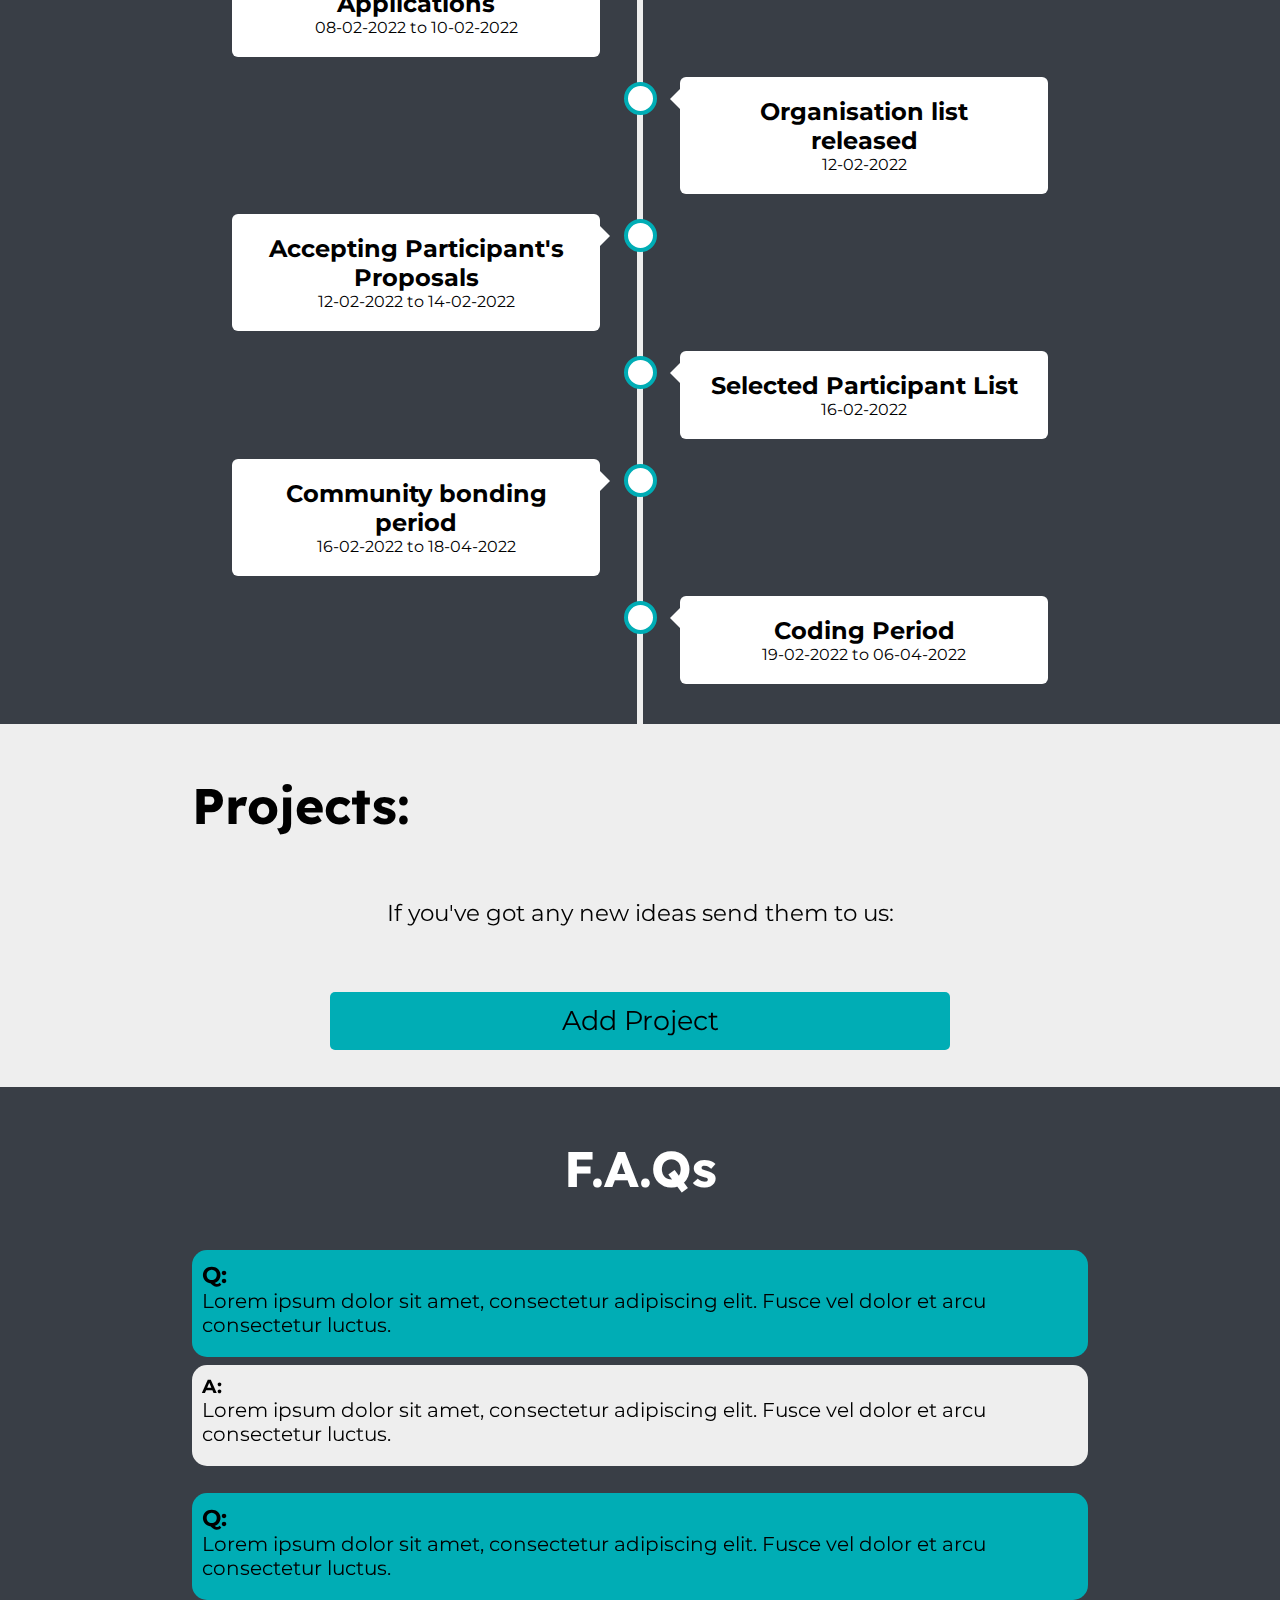
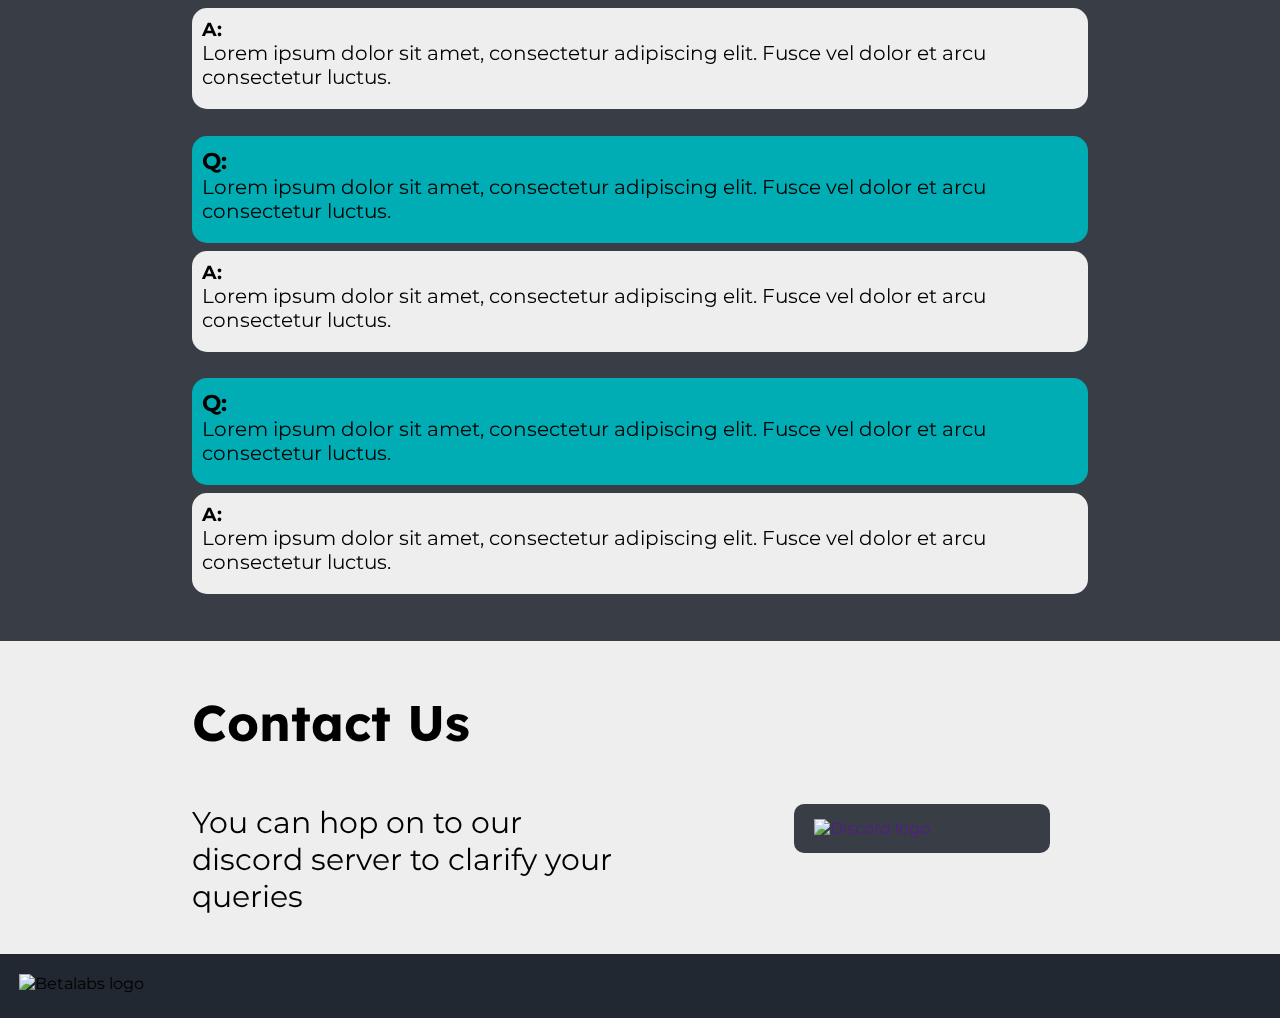
==== commit d6b6254b: "changed placing of faq a tag intml as faq was being covered" ====
--- a/index.html
+++ b/index.html
@@ -31,7 +31,7 @@
 			</div>      
 		  </div>
 	</header>
-	<a href="HOME"></a>
+	<a id="HOME"></a>
 	<div class="landing">
 		<div id="particles-js"></div>
 		<div class="container">
@@ -52,8 +52,8 @@
 			
 			<p>BetaLabs will be conducting a <strong>mock GSoC (BOSS)</strong> for all the students to familiarize themselves with the procedures of participating in such programs and gain experience for the actual GSOC. 
 				This mainly serves as a learning experience. The mock GSOC will take place in mid-February. In order to participate, you can take a look at the following projects, choose one to participate in, and start learning that specific tech stack to contribute. </p>
-				<a id="TIMELINE"></a>
 			<a href="https://summerofcode.withgoogle.com/"><button id="gsoc_button"><b>Learn More about GSoC</b></button></a>
+			<a id="TIMELINE"></a>
 		</div>
 
  <!-- Time line page -->
@@ -89,7 +89,14 @@
 					</div>
 				 </div>
 
-  				<div class="contain left">
+				 <div class="contain left">
+					<div class="content">
+						  <h2>Community bonding period </h2>
+						  <p>16-02-2022 to 18-04-2022</p>
+					</div>
+				 </div>
+
+  				<div class="contain right">
     				<div class="content">
       					<h2>Coding Period </h2>
       					<p>19-02-2022 to 06-04-2022</p>
@@ -97,7 +104,6 @@
   				</div>
 				  <a id="APPLY"></a>
 			</div> 
-			<
 		</div>	
 
 	<!-- Project Page -->
@@ -107,11 +113,11 @@
 		<div class="projects container">
 			<p class="idea">If you've got any new ideas send them to us:</p>
 			<a href="">
+				<a id="FAQ"></a>	
 			<div class="submitbtn">
 				Add Project
 			</div>
 			</a>
-			<a id="FAQ"></a>	
 		</div>	
 	</section>
 	
